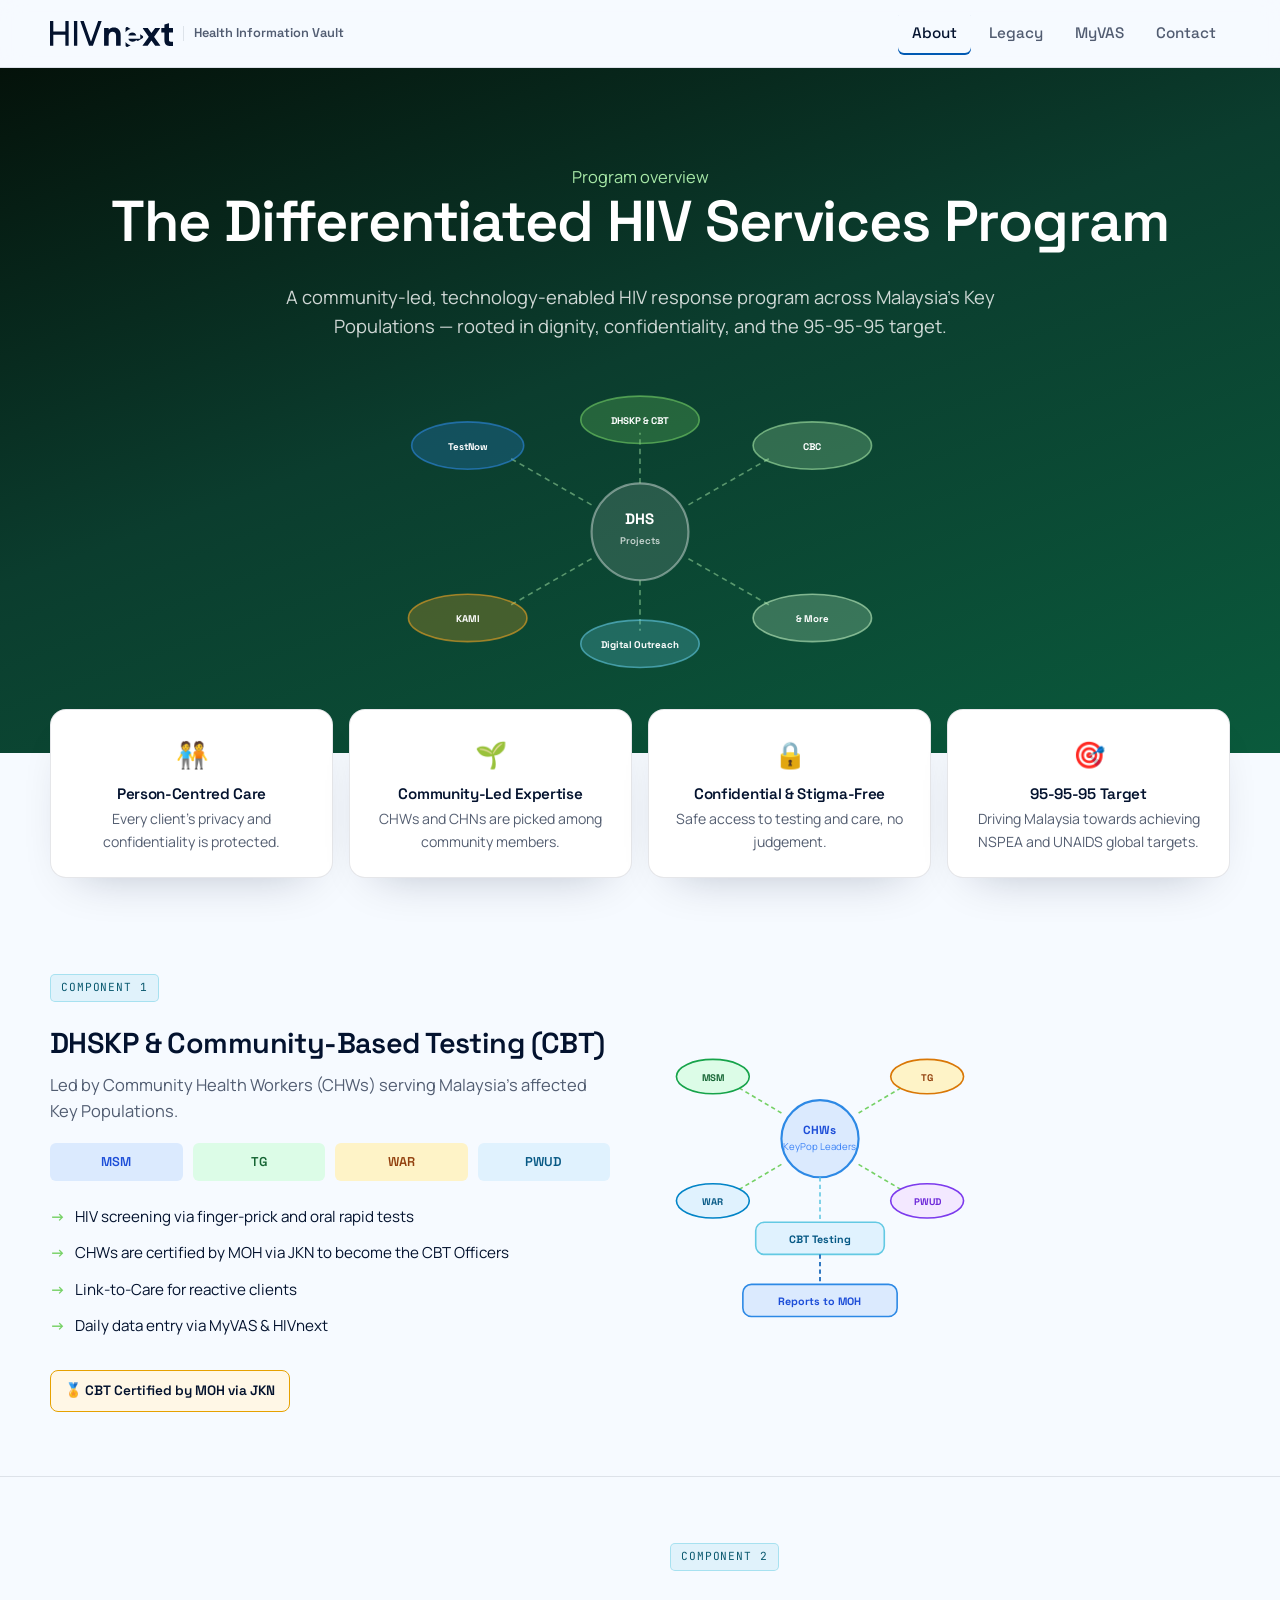
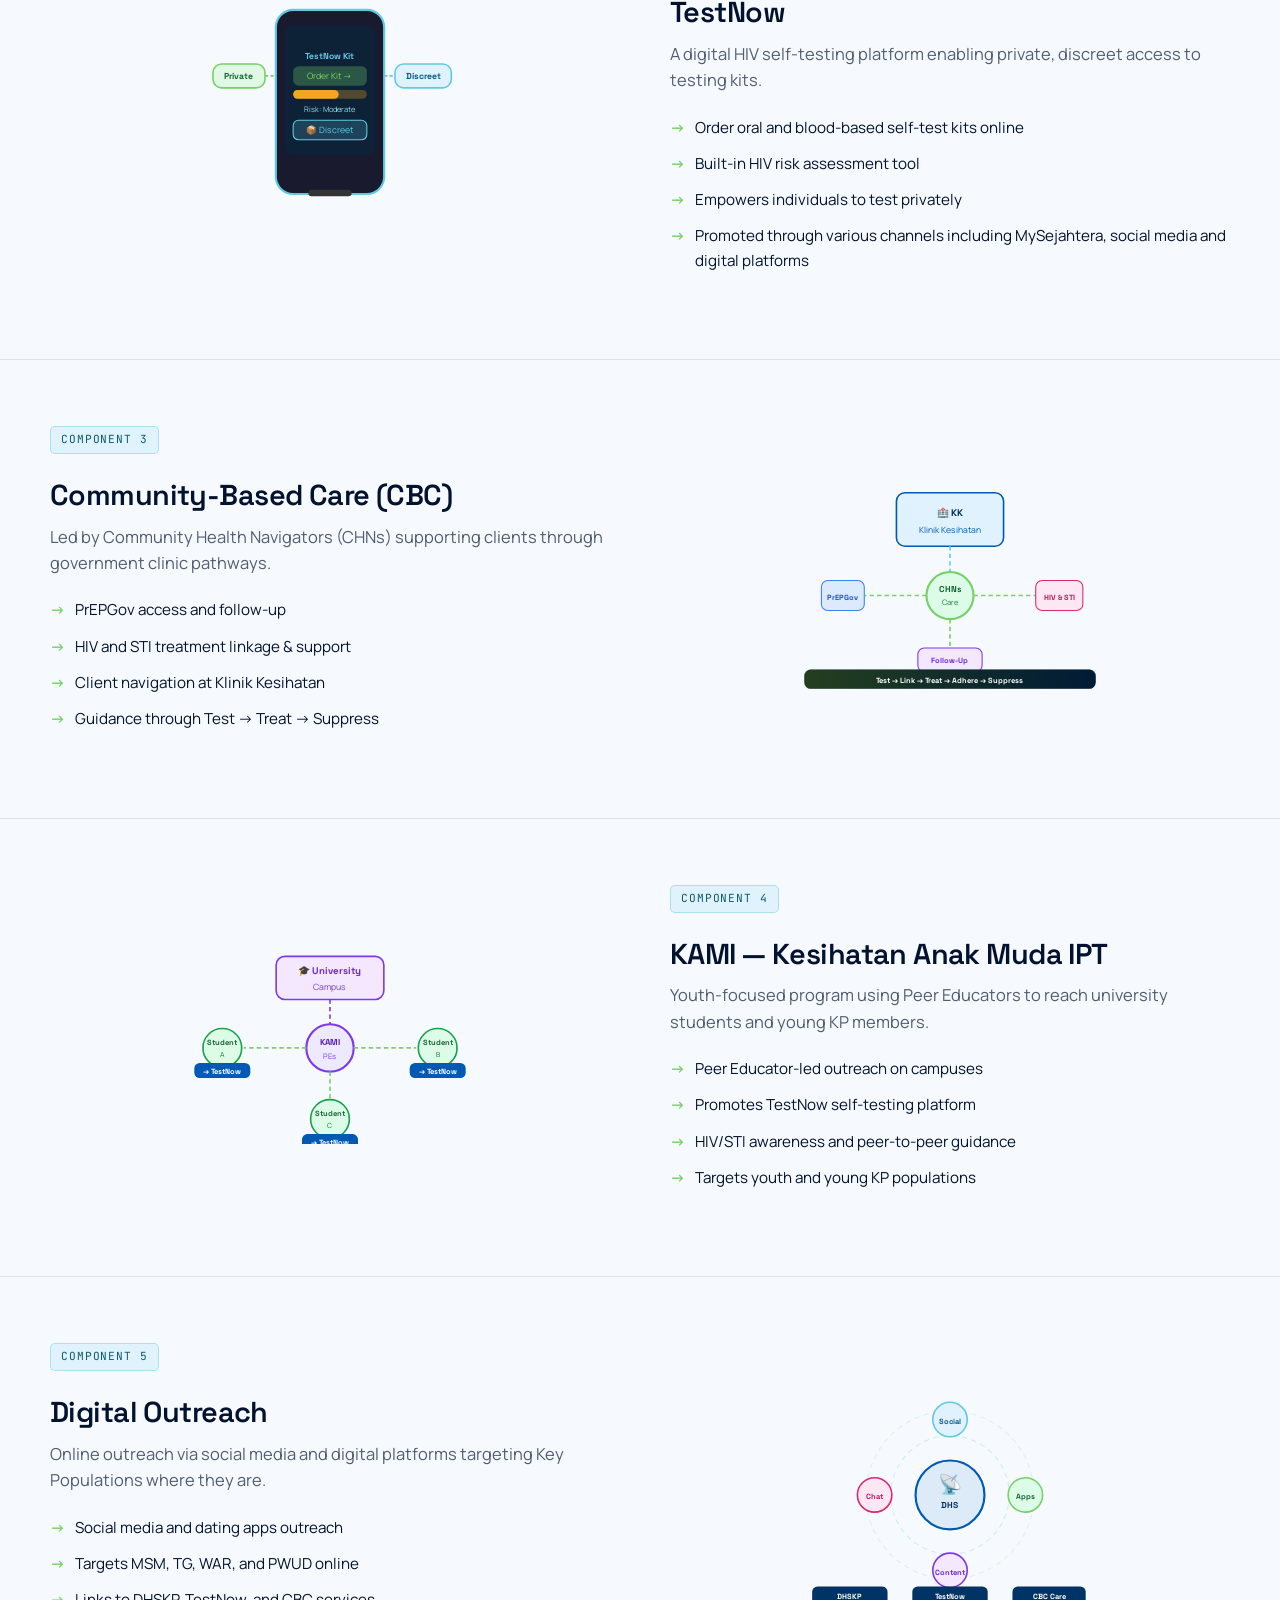
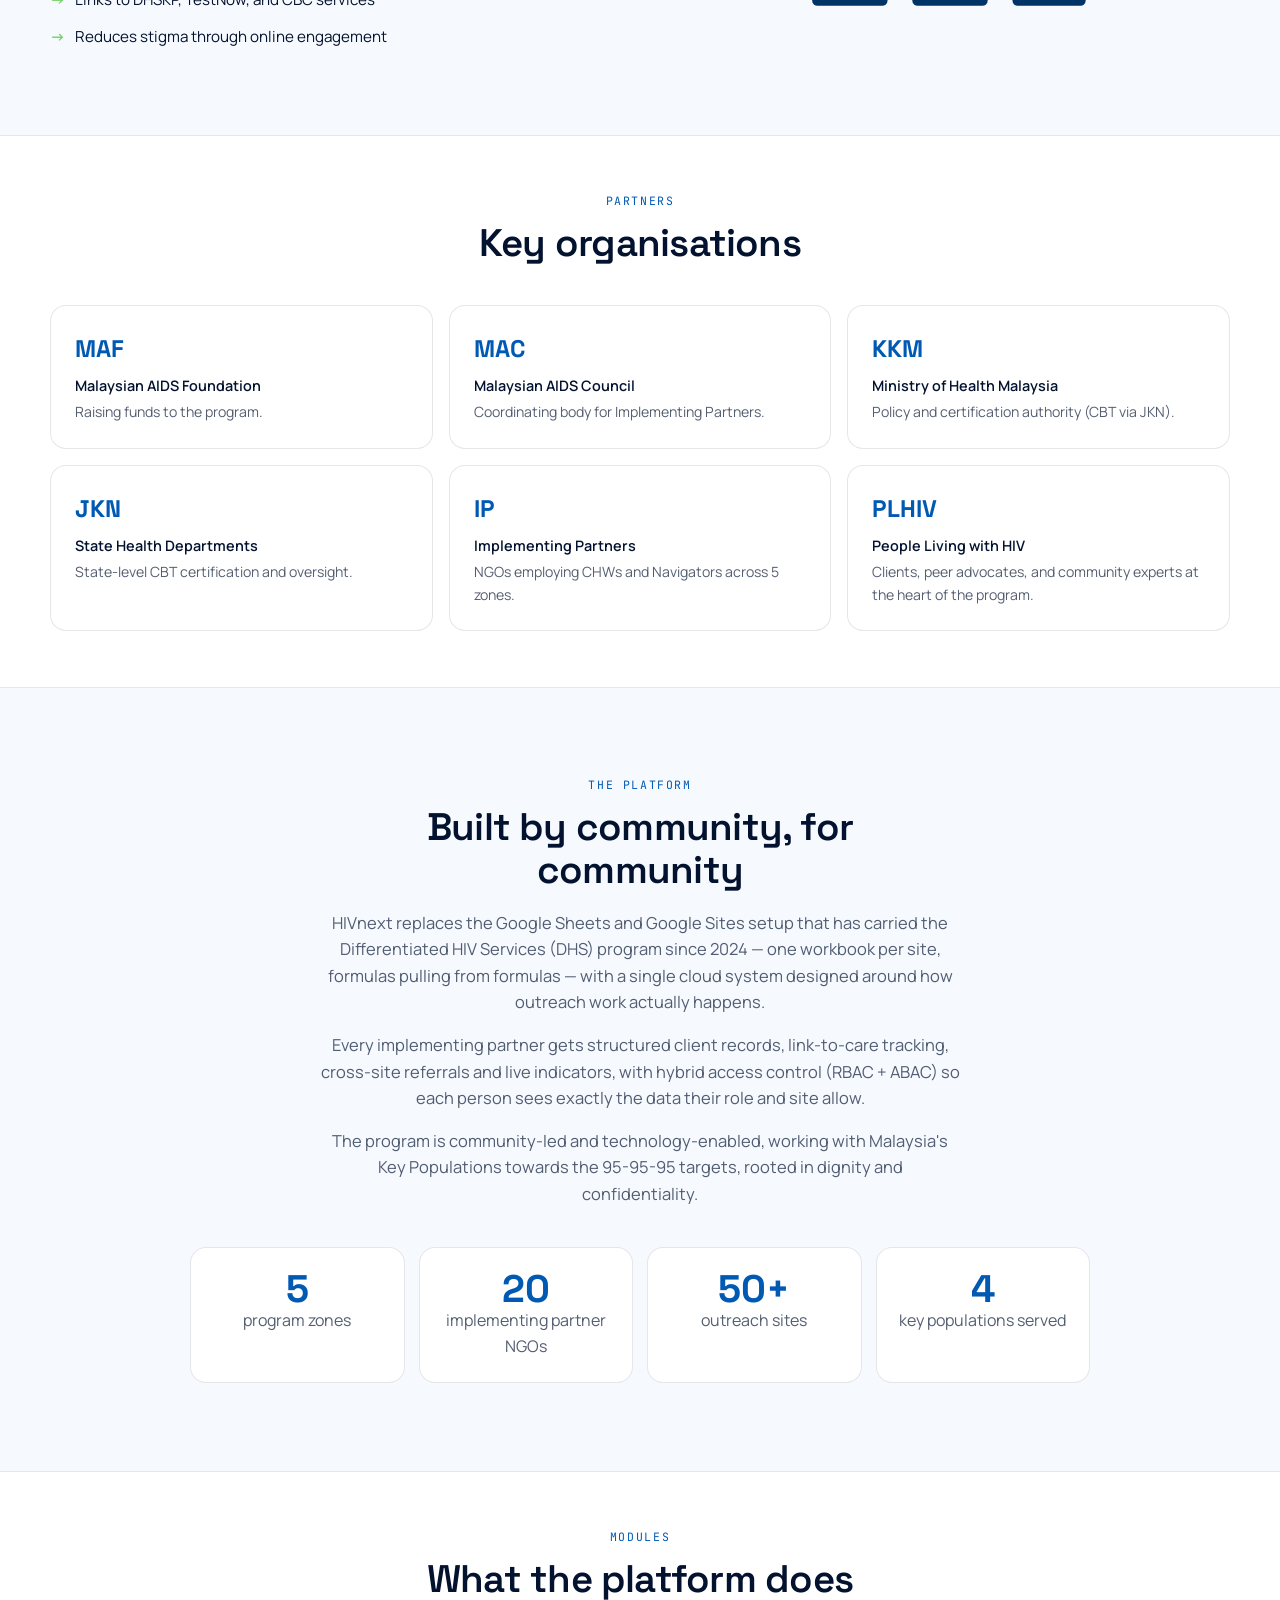
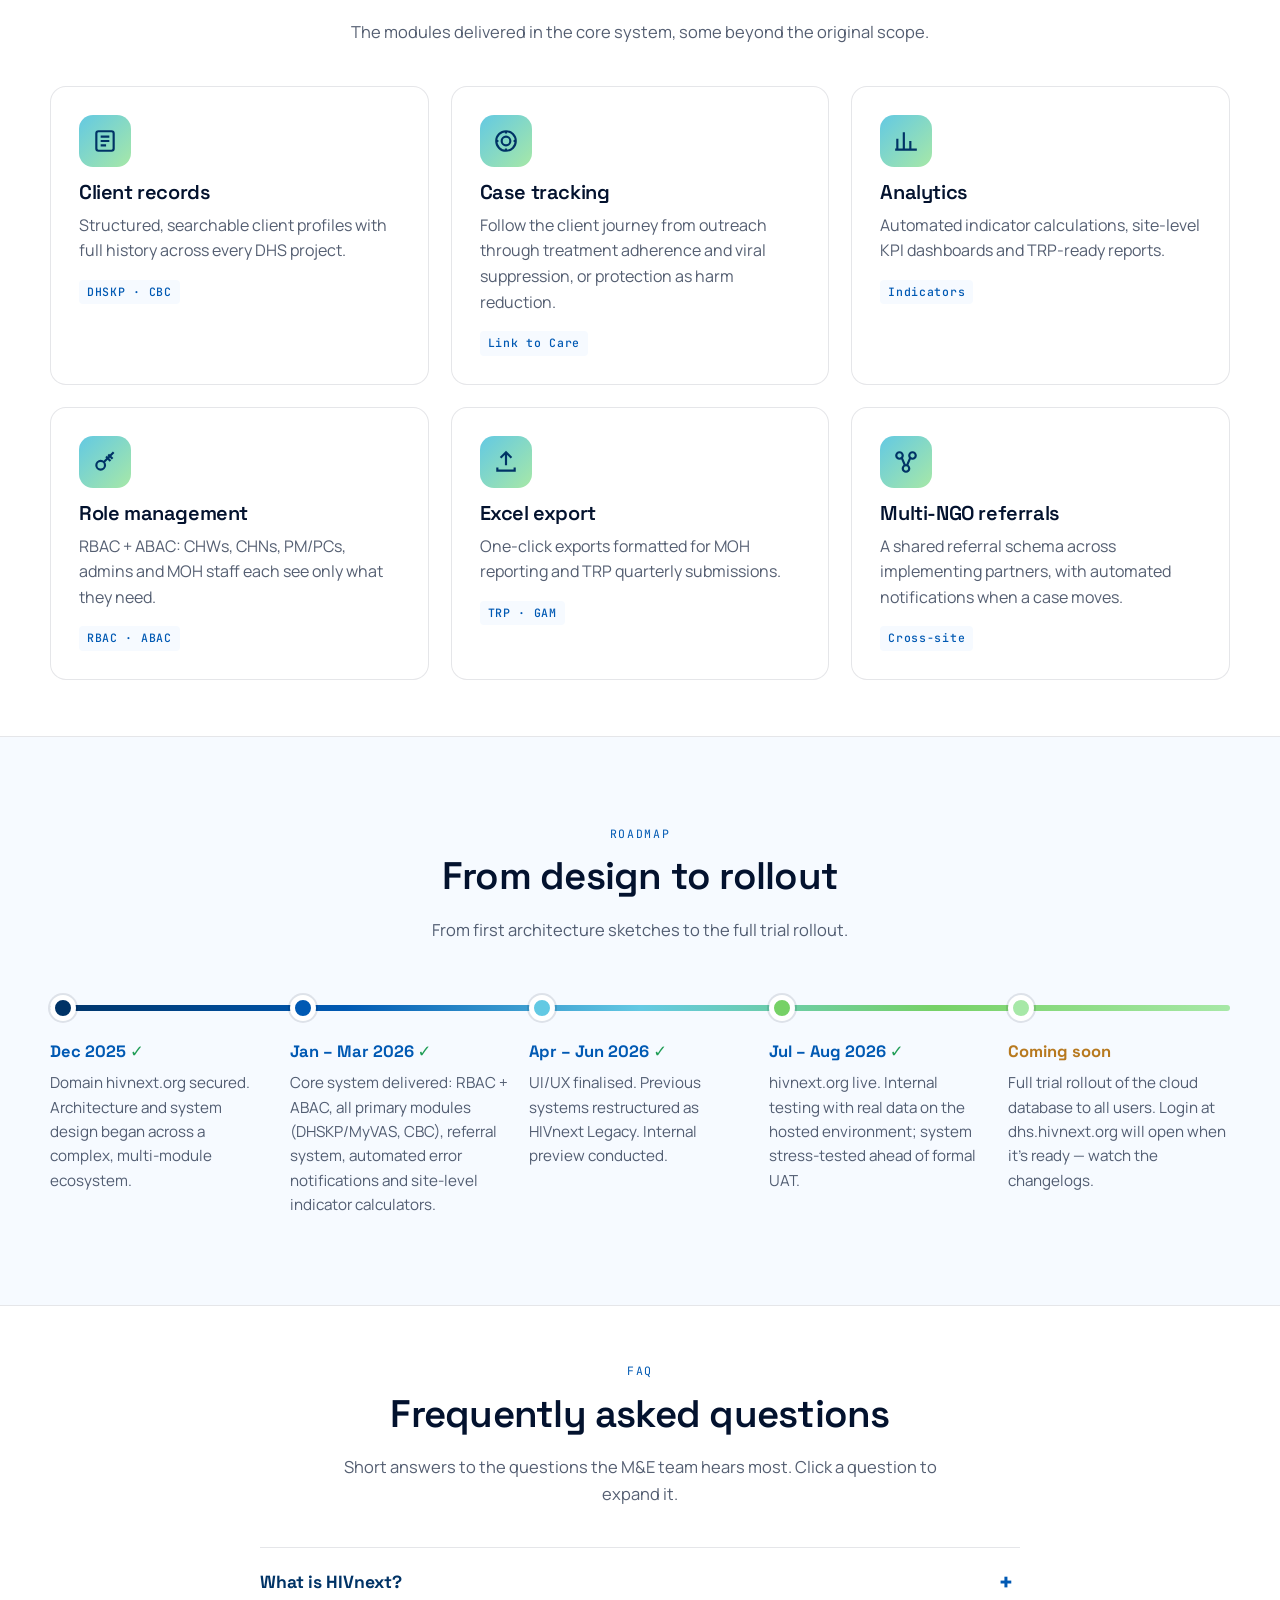
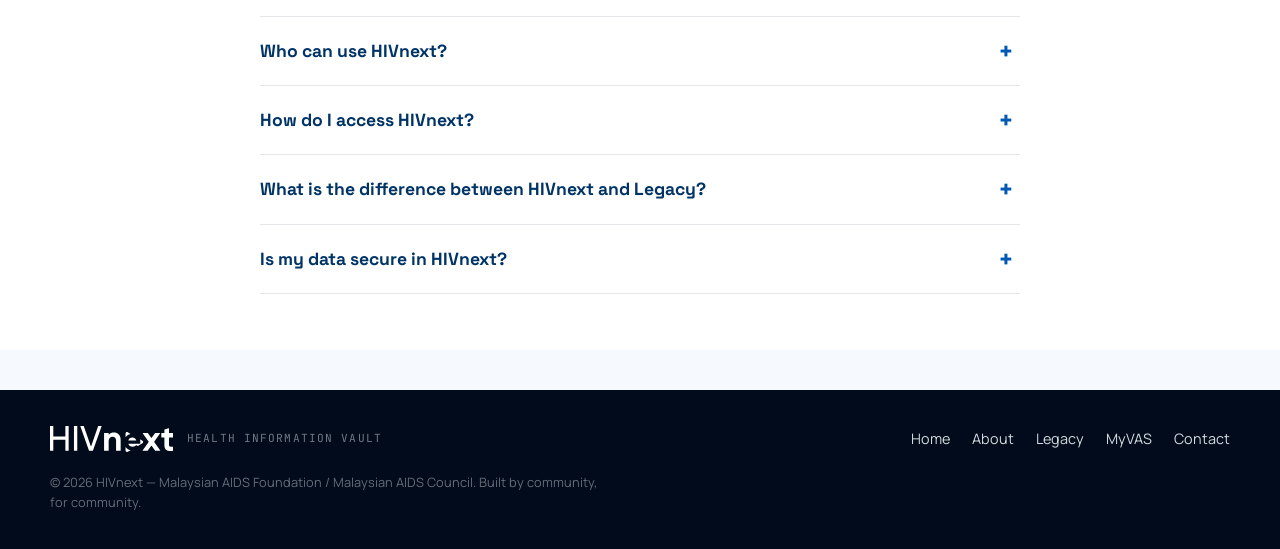
==== about/index.html @ acbff834 "Add files via upload" ====
<!doctype html>
<html lang="en">
<head>
<meta charset="utf-8">
<meta name="viewport" content="width=device-width,initial-scale=1">
<title>About HIVnext — the Differentiated HIV Services Program</title>
<meta name="description" content="The DHS program, its five components and partners, the HIVnext platform modules, the roadmap and FAQ.">
<meta name="theme-color" content="#020B1C">
<link rel="icon" href="/assets/logos/hivnext-emblem.svg" type="image/svg+xml">
<link rel="preconnect" href="https://fonts.googleapis.com"><link rel="preconnect" href="https://fonts.gstatic.com" crossorigin>
<link href="https://fonts.googleapis.com/css2?family=Space+Grotesk:wght@500;600;700&family=Manrope:wght@400;500;600;700&family=JetBrains+Mono:wght@400;500&display=swap" rel="stylesheet">
<link rel="stylesheet" href="/assets/css/style.css">

</head>
<body>
<header class="site-nav">
  <div class="wrap">
    <a class="brand" href="/"><img src="/assets/logos/wordmark-dark.svg" alt="HIVnext" width="123" height="26"><span class="brand__tag">Health Information Vault</span></a>
    <button class="nav-toggle" aria-expanded="false" aria-controls="nav-links" aria-label="Menu"><svg width="22" height="22" viewBox="0 0 24 24" fill="none" stroke="currentColor" stroke-width="2.5" stroke-linecap="round"><path d="M4 7h16M4 12h16M4 17h16"/></svg></button>
    <ul class="nav-links" id="nav-links">
      <li><a href="/about/" aria-current="page">About</a></li>
      <li><a href="/legacy/" >Legacy</a></li>
      <li><a href="/myvas/" >MyVAS</a></li>
      <li><a href="/#contact">Contact</a></li>
    </ul>
  </div>
</header>

<section class="about-hero">
  <div class="wrap">
    <span class="kicker">Program overview</span>
    <h1>The Differentiated HIV Services Program</h1>
    <p class="lede">A community-led, technology-enabled HIV response program across Malaysia's Key Populations — rooted in dignity, confidentiality, and the 95-95-95 target.</p>
    <div class="dhs-svg-wrap">
      <svg viewBox="0 0 520 280" xmlns="http://www.w3.org/2000/svg">
        <circle cx="260" cy="140" r="45" fill="rgba(255,255,255,.12)" stroke="rgba(255,255,255,.4)" stroke-width="2"/>
        <text x="260" y="133" text-anchor="middle" font-family="'Space Grotesk',sans-serif" font-weight="800" font-size="14" fill="#fff">DHS</text>
        <text x="260" y="151" text-anchor="middle" font-family="'Space Grotesk',sans-serif" font-weight="600" font-size="9" fill="rgba(255,255,255,.75)">Projects</text>
        <g stroke="rgba(167,232,167,.5)" stroke-width="1.5" stroke-dasharray="5,4">
          <line x1="260" y1="95"  x2="260" y2="48"/>
          <line x1="260" y1="185" x2="260" y2="232"/>
          <line x1="215" y1="115" x2="140" y2="72"/>
          <line x1="305" y1="115" x2="380" y2="72"/>
          <line x1="215" y1="165" x2="140" y2="208"/>
          <line x1="305" y1="165" x2="380" y2="208"/>
        </g>
        <g>
          <ellipse cx="260" cy="36"  rx="55" ry="22" fill="rgba(118,209,102,.25)" stroke="rgba(118,209,102,.6)" stroke-width="1.5"/>
          <text x="260" y="40" text-anchor="middle" font-family="'Space Grotesk',sans-serif" font-weight="700" font-size="9" fill="#fff">DHSKP & CBT</text>
          <ellipse cx="260" cy="244" rx="55" ry="22" fill="rgba(99,201,227,.25)" stroke="rgba(99,201,227,.6)" stroke-width="1.5"/>
          <text x="260" y="248" text-anchor="middle" font-family="'Space Grotesk',sans-serif" font-weight="700" font-size="9" fill="#fff">Digital Outreach</text>
          <ellipse cx="100" cy="60"  rx="52" ry="22" fill="rgba(45,137,229,.25)" stroke="rgba(45,137,229,.6)" stroke-width="1.5"/>
          <text x="100" y="64" text-anchor="middle" font-family="'Space Grotesk',sans-serif" font-weight="700" font-size="9" fill="#fff">TestNow</text>
          <ellipse cx="420" cy="60"  rx="55" ry="22" fill="rgba(167,232,167,.25)" stroke="rgba(167,232,167,.6)" stroke-width="1.5"/>
          <text x="420" y="64" text-anchor="middle" font-family="'Space Grotesk',sans-serif" font-weight="700" font-size="9" fill="#fff">CBC</text>
          <ellipse cx="100" cy="220" rx="55" ry="22" fill="rgba(244,166,35,.25)" stroke="rgba(244,166,35,.6)" stroke-width="1.5"/>
          <text x="100" y="224" text-anchor="middle" font-family="'Space Grotesk',sans-serif" font-weight="700" font-size="9" fill="#fff">KAMI</text>
          <ellipse cx="420" cy="220" rx="55" ry="22" fill="rgba(194,240,194,.25)" stroke="rgba(194,240,194,.6)" stroke-width="1.5"/>
          <text x="420" y="224" text-anchor="middle" font-family="'Space Grotesk',sans-serif" font-weight="700" font-size="9" fill="#fff">&amp; More</text>
        </g>
      </svg>
    </div>
  </div>
</section>
<section style="padding:0 0 30px"><div class="wrap"><div class="intro-cards">
    <div class="intro-card"><div class="ic-icon">🧑‍🤝‍🧑</div><h4>Person-Centred Care</h4><p>Every client's privacy and confidentiality is protected.</p></div>
    <div class="intro-card"><div class="ic-icon">🌱</div><h4>Community-Led Expertise</h4><p>CHWs and CHNs are picked among community members.</p></div>
    <div class="intro-card"><div class="ic-icon">🔒</div><h4>Confidential & Stigma-Free</h4><p>Safe access to testing and care, no judgement.</p></div>
    <div class="intro-card"><div class="ic-icon">🎯</div><h4>95-95-95 Target</h4><p>Driving Malaysia towards achieving NSPEA and UNAIDS global targets.</p></div>
  </div></div></section>

<section class="component-section"><div class="wrap"><div class="comp-grid">
      <div>
        <span class="tag-badge">Component 1</span>
        <h2 style="font-family:'Space Grotesk',sans-serif;font-size:1.8rem;color:var(--ink);margin:12px 0">DHSKP & Community-Based Testing (CBT)</h2>
        <p style="color:var(--ink-2);margin-bottom:16px">Led by Community Health Workers (CHWs) serving Malaysia's affected Key Populations.</p>
        <div class="kp-pills">
          <div class="kp-pill" style="background:#dbeafe;color:#1d4ed8">MSM</div>
          <div class="kp-pill" style="background:#dcfce7;color:#166534">TG</div>
          <div class="kp-pill" style="background:#fef3c7;color:#92400e">WAR</div>
          <div class="kp-pill" style="background:#e0f2fe;color:#075985">PWUD</div>
        </div>
        <ul class="bullet-list">
          <li>HIV screening via finger-prick and oral rapid tests</li>
          <li>CHWs are certified by MOH via JKN to become the CBT Officers</li>
          <li>Link-to-Care for reactive clients</li>
          <li>Daily data entry via MyVAS & HIVnext</li>
        </ul>
        <div class="cert-badge">🏅 CBT Certified by MOH via JKN</div>
      </div>
      <div>
        <svg viewBox="0 0 280 260" xmlns="http://www.w3.org/2000/svg" style="width:100%;max-width:300px">
          <circle cx="140" cy="80" r="36" fill="#dbeafe" stroke="#2D89E5" stroke-width="2"/>
          <text x="140" y="76" text-anchor="middle" font-family="'Space Grotesk',sans-serif" font-weight="700" font-size="11" fill="#1d4ed8">CHWs</text>
          <text x="140" y="91" text-anchor="middle" font-family="Manrope,sans-serif" font-size="9" fill="#3b82f6">KeyPop Leaders</text>
          <g stroke="#76D166" stroke-width="1.5" stroke-dasharray="4,3">
            <line x1="104" y1="56" x2="60"  y2="30"/>
            <line x1="176" y1="56" x2="220" y2="30"/>
            <line x1="104" y1="104" x2="60"  y2="130"/>
            <line x1="176" y1="104" x2="220" y2="130"/>
          </g>
          <ellipse cx="40"  cy="22"  rx="34" ry="16" fill="#dcfce7" stroke="#16a34a" stroke-width="1.5"/>
          <text x="40"  y="26" text-anchor="middle" font-family="'Space Grotesk',sans-serif" font-weight="700" font-size="9" fill="#166534">MSM</text>
          <ellipse cx="240" cy="22"  rx="34" ry="16" fill="#fef3c7" stroke="#d97706" stroke-width="1.5"/>
          <text x="240" y="26" text-anchor="middle" font-family="'Space Grotesk',sans-serif" font-weight="700" font-size="9" fill="#92400e">TG</text>
          <ellipse cx="40"  cy="138" rx="34" ry="16" fill="#e0f2fe" stroke="#0284c7" stroke-width="1.5"/>
          <text x="40"  y="142" text-anchor="middle" font-family="'Space Grotesk',sans-serif" font-weight="700" font-size="9" fill="#075985">WAR</text>
          <ellipse cx="240" cy="138" rx="34" ry="16" fill="#f3e8ff" stroke="#7c3aed" stroke-width="1.5"/>
          <text x="240" y="142" text-anchor="middle" font-family="'Space Grotesk',sans-serif" font-weight="700" font-size="9" fill="#6d28d9">PWUD</text>
          <line x1="140" y1="116" x2="140" y2="158" stroke="#63C9E3" stroke-width="1.5" stroke-dasharray="4,3"/>
          <rect x="80" y="158" width="120" height="30" rx="8" fill="#e0f2fe" stroke="#63C9E3" stroke-width="1.5"/>
          <text x="140" y="177" text-anchor="middle" font-family="'Space Grotesk',sans-serif" font-weight="700" font-size="10" fill="#075985">CBT Testing</text>
          <line x1="140" y1="188" x2="140" y2="216" stroke="#0059B3" stroke-width="1.5" stroke-dasharray="4,3"/>
          <rect x="68" y="216" width="144" height="30" rx="8" fill="#dbeafe" stroke="#2D89E5" stroke-width="1.5"/>
          <text x="140" y="235" text-anchor="middle" font-family="'Space Grotesk',sans-serif" font-weight="700" font-size="10" fill="#1d4ed8">Reports to MOH</text>
        </svg>
      </div>
    </div></div></section>
<section class="component-section"><div class="wrap"><div class="comp-grid reverse">
      <div>
        <span class="tag-badge">Component 2</span>
        <h2 style="font-family:'Space Grotesk',sans-serif;font-size:1.8rem;color:var(--ink);margin:12px 0">TestNow</h2>
        <p style="color:var(--ink-2);margin-bottom:16px">A digital HIV self-testing platform enabling private, discreet access to testing kits.</p>
        <ul class="bullet-list">
          <li>Order oral and blood-based self-test kits online</li>
          <li>Built-in HIV risk assessment tool</li>
          <li>Empowers individuals to test privately</li>
          <li>Promoted through various channels including MySejahtera, social media and digital platforms</li>
        </ul>
      </div>
      <div style="display:flex;justify-content:center">
        <svg viewBox="0 0 240 220" xmlns="http://www.w3.org/2000/svg" style="width:100%;max-width:260px">
          <rect x="70" y="10" width="100" height="170" rx="16" fill="#1a1a2e" stroke="#63C9E3" stroke-width="2"/>
          <rect x="78" y="24" width="84" height="120" rx="8" fill="#0d2137"/>
          <rect x="100" y="176" width="40" height="6" rx="3" fill="#333"/>
          <text x="120" y="55" text-anchor="middle" font-family="'Space Grotesk',sans-serif" font-weight="700" font-size="8" fill="#63C9E3">TestNow Kit</text>
          <rect x="86" y="62" width="68" height="18" rx="5" fill="#76D166" opacity=".3"/>
          <text x="120" y="74" text-anchor="middle" font-family="Manrope,sans-serif" font-size="8" fill="#76D166">Order Kit →</text>
          <rect x="86" y="84" width="68" height="8" rx="4" fill="rgba(244,166,35,.3)"/>
          <rect x="86" y="84" width="42" height="8" rx="4" fill="#F4A623"/>
          <text x="120" y="104" text-anchor="middle" font-family="Manrope,sans-serif" font-size="7" fill="#8DE0F2">Risk: Moderate</text>
          <rect x="86" y="112" width="68" height="18" rx="5" fill="rgba(99,201,227,.2)" stroke="#63C9E3" stroke-width="1"/>
          <text x="120" y="124" text-anchor="middle" font-family="Manrope,sans-serif" font-size="8" fill="#63C9E3">📦 Discreet</text>
          <rect x="12"  y="60" width="48" height="22" rx="8" fill="#e0f9e4" stroke="#76D166" stroke-width="1.5"/>
          <text x="36"  y="74" text-anchor="middle" font-family="'Space Grotesk',sans-serif" font-weight="700" font-size="8" fill="#166534">Private</text>
          <rect x="180" y="60" width="52" height="22" rx="8" fill="#e0f2fe" stroke="#63C9E3" stroke-width="1.5"/>
          <text x="206" y="74" text-anchor="middle" font-family="'Space Grotesk',sans-serif" font-weight="700" font-size="8" fill="#075985">Discreet</text>
          <line x1="60" y1="71" x2="70" y2="71" stroke="#76D166" stroke-width="1.5" stroke-dasharray="3,2"/>
          <line x1="170" y1="71" x2="180" y2="71" stroke="#63C9E3" stroke-width="1.5" stroke-dasharray="3,2"/>
        </svg>
      </div>
    </div></div></section>
<section class="component-section"><div class="wrap"><div class="comp-grid">
      <div>
        <span class="tag-badge">Component 3</span>
        <h2 style="font-family:'Space Grotesk',sans-serif;font-size:1.8rem;color:var(--ink);margin:12px 0">Community-Based Care (CBC)</h2>
        <p style="color:var(--ink-2);margin-bottom:16px">Led by Community Health Navigators (CHNs) supporting clients through government clinic pathways.</p>
        <ul class="bullet-list">
          <li>PrEPGov access and follow-up</li>
          <li>HIV and STI treatment linkage & support</li>
          <li>Client navigation at Klinik Kesihatan</li>
          <li>Guidance through Test → Treat → Suppress</li>
        </ul>
      </div>
      <div style="display:flex;justify-content:center">
        <svg viewBox="0 0 280 200" xmlns="http://www.w3.org/2000/svg" style="width:100%;max-width:300px">
          <rect x="90" y="10" width="100" height="50" rx="8" fill="#e0f2fe" stroke="#0059B3" stroke-width="1.5"/>
          <text x="140" y="32" text-anchor="middle" font-family="'Space Grotesk',sans-serif" font-weight="700" font-size="9" fill="#003366">🏥 KK</text>
          <text x="140" y="48" text-anchor="middle" font-family="Manrope,sans-serif" font-size="8" fill="#0059B3">Klinik Kesihatan</text>
          <line x1="140" y1="60" x2="140" y2="90" stroke="#63C9E3" stroke-width="1.5" stroke-dasharray="4,3"/>
          <circle cx="140" cy="106" r="22" fill="#dcfce7" stroke="#76D166" stroke-width="2"/>
          <text x="140" y="103" text-anchor="middle" font-family="'Space Grotesk',sans-serif" font-weight="700" font-size="8" fill="#166534">CHNs</text>
          <text x="140" y="115" text-anchor="middle" font-family="Manrope,sans-serif" font-size="7" fill="#15803d">Care</text>
          <line x1="118" y1="106" x2="60"  y2="106" stroke="#76D166" stroke-width="1.5" stroke-dasharray="4,3"/>
          <line x1="162" y1="106" x2="220" y2="106" stroke="#76D166" stroke-width="1.5" stroke-dasharray="4,3"/>
          <line x1="140" y1="128" x2="140" y2="155" stroke="#76D166" stroke-width="1.5" stroke-dasharray="4,3"/>
          <rect x="20"  y="92" width="40" height="28" rx="6" fill="#dbeafe" stroke="#3b82f6" stroke-width="1"/>
          <text x="40"  y="110" text-anchor="middle" font-family="'Space Grotesk',sans-serif" font-weight="700" font-size="7" fill="#1d4ed8">PrEPGov</text>
          <rect x="220" y="92" width="44" height="28" rx="6" fill="#fce7f3" stroke="#db2777" stroke-width="1"/>
          <text x="242" y="110" text-anchor="middle" font-family="'Space Grotesk',sans-serif" font-weight="700" font-size="7" fill="#be185d">HIV & STI</text>
          <rect x="110" y="155" width="60" height="22" rx="6" fill="#f3e8ff" stroke="#7c3aed" stroke-width="1"/>
          <text x="140" y="169" text-anchor="middle" font-family="'Space Grotesk',sans-serif" font-weight="700" font-size="7" fill="#6d28d9">Follow-Up</text>
          <rect x="4" y="175" width="272" height="18" rx="6" fill="linear-gradient(to right,#76D166,#0059B3)"/>
          <rect x="4" y="175" width="272" height="18" rx="6" fill="url(#jbar)" stroke="none"/>
          <defs><linearGradient id="jbar"><stop offset="0%" stop-color="#76D166" stop-opacity=".3"/><stop offset="100%" stop-color="#0059B3" stop-opacity=".3"/></linearGradient></defs>
          <text x="140" y="188" text-anchor="middle" font-family="'Space Grotesk',sans-serif" font-weight="700" font-size="7" fill="#ffffff">Test → Link → Treat → Adhere → Suppress</text>
        </svg>
      </div>
    </div></div></section>
<section class="component-section"><div class="wrap"><div class="comp-grid reverse">
      <div>
        <span class="tag-badge">Component 4</span>
        <h2 style="font-family:'Space Grotesk',sans-serif;font-size:1.8rem;color:var(--ink);margin:12px 0">KAMI — Kesihatan Anak Muda IPT</h2>
        <p style="color:var(--ink-2);margin-bottom:16px">Youth-focused program using Peer Educators to reach university students and young KP members.</p>
        <ul class="bullet-list">
          <li>Peer Educator-led outreach on campuses</li>
          <li>Promotes TestNow self-testing platform</li>
          <li>HIV/STI awareness and peer-to-peer guidance</li>
          <li>Targets youth and young KP populations</li>
        </ul>
      </div>
      <div style="display:flex;justify-content:center">
        <svg viewBox="0 0 260 180" xmlns="http://www.w3.org/2000/svg" style="width:100%;max-width:280px">
          <rect x="80" y="5" width="100" height="40" rx="8" fill="#f3e8ff" stroke="#7c3aed" stroke-width="1.5"/>
          <text x="130" y="21" text-anchor="middle" font-family="'Space Grotesk',sans-serif" font-weight="700" font-size="9" fill="#6d28d9">🎓 University</text>
          <text x="130" y="36" text-anchor="middle" font-family="Manrope,sans-serif" font-size="8" fill="#7c3aed">Campus</text>
          <line x1="130" y1="45" x2="130" y2="75" stroke="#7c3aed" stroke-width="1.5" stroke-dasharray="4,3"/>
          <circle cx="130" cy="90" r="22" fill="#ede9fe" stroke="#7c3aed" stroke-width="2"/>
          <text x="130" y="87" text-anchor="middle" font-family="'Space Grotesk',sans-serif" font-weight="700" font-size="8" fill="#5b21b6">KAMI</text>
          <text x="130" y="100" text-anchor="middle" font-family="Manrope,sans-serif" font-size="7" fill="#7c3aed">PEs</text>
          <g stroke="#76D166" stroke-width="1.5" stroke-dasharray="4,3">
            <line x1="108" y1="90" x2="50" y2="90"/>
            <line x1="152" y1="90" x2="210" y2="90"/>
            <line x1="130" y1="112" x2="130" y2="140"/>
          </g>
          <circle cx="30" cy="90" r="18" fill="#dcfce7" stroke="#16a34a" stroke-width="1.5"/>
          <text x="30" y="87" text-anchor="middle" font-family="'Space Grotesk',sans-serif" font-weight="700" font-size="7" fill="#166534">Student</text>
          <text x="30" y="98" text-anchor="middle" font-family="Manrope,sans-serif" font-size="6.5" fill="#15803d">A</text>
          <circle cx="230" cy="90" r="18" fill="#dcfce7" stroke="#16a34a" stroke-width="1.5"/>
          <text x="230" y="87" text-anchor="middle" font-family="'Space Grotesk',sans-serif" font-weight="700" font-size="7" fill="#166534">Student</text>
          <text x="230" y="98" text-anchor="middle" font-family="Manrope,sans-serif" font-size="6.5" fill="#15803d">B</text>
          <circle cx="130" cy="156" r="18" fill="#dcfce7" stroke="#16a34a" stroke-width="1.5"/>
          <text x="130" y="153" text-anchor="middle" font-family="'Space Grotesk',sans-serif" font-weight="700" font-size="7" fill="#166534">Student</text>
          <text x="130" y="164" text-anchor="middle" font-family="Manrope,sans-serif" font-size="6.5" fill="#15803d">C</text>
          <rect x="4"   y="104" width="52" height="14" rx="5" fill="#0059B3"/>
          <text x="30"  y="114" text-anchor="middle" font-family="'Space Grotesk',sans-serif" font-weight="700" font-size="7" fill="#fff">→ TestNow</text>
          <rect x="204" y="104" width="52" height="14" rx="5" fill="#0059B3"/>
          <text x="230" y="114" text-anchor="middle" font-family="'Space Grotesk',sans-serif" font-weight="700" font-size="7" fill="#fff">→ TestNow</text>
          <rect x="104" y="170" width="52" height="14" rx="5" fill="#0059B3"/>
          <text x="130" y="180" text-anchor="middle" font-family="'Space Grotesk',sans-serif" font-weight="700" font-size="7" fill="#fff">→ TestNow</text>
        </svg>
      </div>
    </div></div></section>
<section class="component-section"><div class="wrap"><div class="comp-grid">
      <div>
        <span class="tag-badge">Component 5</span>
        <h2 style="font-family:'Space Grotesk',sans-serif;font-size:1.8rem;color:var(--ink);margin:12px 0">Digital Outreach</h2>
        <p style="color:var(--ink-2);margin-bottom:16px">Online outreach via social media and digital platforms targeting Key Populations where they are.</p>
        <ul class="bullet-list">
          <li>Social media and dating apps outreach</li>
          <li>Targets MSM, TG, WAR, and PWUD online</li>
          <li>Links to DHSKP, TestNow, and CBC services</li>
          <li>Reduces stigma through online engagement</li>
        </ul>
      </div>
      <div style="display:flex;justify-content:center">
        <svg viewBox="0 0 260 200" xmlns="http://www.w3.org/2000/svg" style="width:100%;max-width:280px">
          <circle cx="130" cy="90" r="32" fill="rgba(0,89,179,.1)" stroke="#0059B3" stroke-width="2"/>
          <text x="130" y="86" text-anchor="middle" font-family="'Space Grotesk',sans-serif" font-weight="800" font-size="18" fill="#003366">📡</text>
          <text x="130" y="102" text-anchor="middle" font-family="'Space Grotesk',sans-serif" font-weight="700" font-size="8" fill="#003366">DHS</text>
          <circle cx="130" cy="90" r="55" fill="none" stroke="rgba(99,201,227,.3)" stroke-width="1" stroke-dasharray="5,4"/>
          <circle cx="130" cy="90" r="78" fill="none" stroke="rgba(118,209,102,.2)" stroke-width="1" stroke-dasharray="5,4"/>
          <g>
            <circle cx="130" cy="20" r="16" fill="#e0f2fe" stroke="#63C9E3" stroke-width="1.5"/>
            <text x="130" y="24" text-anchor="middle" font-family="'Space Grotesk',sans-serif" font-weight="700" font-size="7" fill="#075985">Social</text>
            <circle cx="200" cy="90" r="16" fill="#dcfce7" stroke="#76D166" stroke-width="1.5"/>
            <text x="200" y="94" text-anchor="middle" font-family="'Space Grotesk',sans-serif" font-weight="700" font-size="7" fill="#166534">Apps</text>
            <circle cx="60"  cy="90" r="16" fill="#fce7f3" stroke="#db2777" stroke-width="1.5"/>
            <text x="60"  y="94" text-anchor="middle" font-family="'Space Grotesk',sans-serif" font-weight="700" font-size="7" fill="#be185d">Chat</text>
            <circle cx="130" cy="160" r="16" fill="#f3e8ff" stroke="#7c3aed" stroke-width="1.5"/>
            <text x="130" y="164" text-anchor="middle" font-family="'Space Grotesk',sans-serif" font-weight="700" font-size="7" fill="#6d28d9">Content</text>
          </g>
          <rect x="2"   y="175" width="70" height="18" rx="5" fill="#003366"/>
          <text x="37"  y="187" text-anchor="middle" font-family="'Space Grotesk',sans-serif" font-weight="700" font-size="7" fill="#fff">DHSKP</text>
          <rect x="95"  y="175" width="70" height="18" rx="5" fill="#003366"/>
          <text x="130" y="187" text-anchor="middle" font-family="'Space Grotesk',sans-serif" font-weight="700" font-size="7" fill="#fff">TestNow</text>
          <rect x="188" y="175" width="68" height="18" rx="5" fill="#003366"/>
          <text x="222" y="187" text-anchor="middle" font-family="'Space Grotesk',sans-serif" font-weight="700" font-size="7" fill="#fff">CBC Care</text>
        </svg>
      </div>
    </div></div></section>

<section class="section section--tight" style="background:#fff;border-block:1px solid var(--line)">
  <div class="wrap">
    <div class="section-head"><span class="eyebrow">Partners</span><h2>Key organisations</h2></div>
    <div class="orgs-grid">
      <div class="org-card"><div class="org-abbr">MAF</div><div class="org-name">Malaysian AIDS Foundation</div><div class="org-desc">Raising funds to the program.</div></div>
      <div class="org-card"><div class="org-abbr">MAC</div><div class="org-name">Malaysian AIDS Council</div><div class="org-desc">Coordinating body for Implementing Partners.</div></div>
      <div class="org-card"><div class="org-abbr">KKM</div><div class="org-name">Ministry of Health Malaysia</div><div class="org-desc">Policy and certification authority (CBT via JKN).</div></div>
      <div class="org-card"><div class="org-abbr">JKN</div><div class="org-name">State Health Departments</div><div class="org-desc">State-level CBT certification and oversight.</div></div>
      <div class="org-card"><div class="org-abbr">IP</div><div class="org-name">Implementing Partners</div><div class="org-desc">NGOs employing CHWs and Navigators across 5 zones.</div></div>
      <div class="org-card"><div class="org-abbr">PLHIV</div><div class="org-name">People Living with HIV</div><div class="org-desc">Clients, peer advocates, and community experts at the heart of the program.</div></div>
    </div>
  </div>
</section>

<section class="section">
  <div class="wrap" style="text-align:center">
    <div class="section-head">
      <span class="eyebrow">The platform</span><h2>Built by community, for community</h2>
      <p>HIVnext replaces the Google Sheets and Google Sites setup that has carried the Differentiated HIV Services (DHS) program since 2024 — one workbook per site, formulas pulling from formulas — with a single cloud system designed around how outreach work actually happens.</p>
      <p>Every implementing partner gets structured client records, link-to-care tracking, cross-site referrals and live indicators, with hybrid access control (RBAC + ABAC) so each person sees exactly the data their role and site allow.</p>
      <p style="margin:0 auto">The program is community-led and technology-enabled, working with Malaysia's Key Populations towards the 95-95-95 targets, rooted in dignity and confidentiality.</p>
    </div>
    <div class="grid" style="grid-template-columns:repeat(4,1fr);gap:14px;max-width:900px;margin:0 auto">
      <div class="card" style="padding:22px"><div style="font-family:var(--font-display);font-size:2.4rem;font-weight:700;color:var(--blue);line-height:1">5</div><p>program zones</p></div>
      <div class="card" style="padding:22px"><div style="font-family:var(--font-display);font-size:2.4rem;font-weight:700;color:var(--blue);line-height:1">20</div><p>implementing partner NGOs</p></div>
      <div class="card" style="padding:22px"><div style="font-family:var(--font-display);font-size:2.4rem;font-weight:700;color:var(--blue);line-height:1">50+</div><p>outreach sites</p></div>
      <div class="card" style="padding:22px"><div style="font-family:var(--font-display);font-size:2.4rem;font-weight:700;color:var(--blue);line-height:1">4</div><p>key populations served</p></div>
    </div>
  </div>
</section>

<section class="section section--tight" style="background:#fff;border-block:1px solid var(--line)">
  <div class="wrap">
    <div class="section-head"><span class="eyebrow">Modules</span><h2>What the platform does</h2><p>The modules delivered in the core system, some beyond the original scope.</p></div>
    <div class="grid grid--3">
      <div class="card"><div class="card__icon"><svg viewBox="0 0 24 24" fill="none" stroke="currentColor" stroke-width="2"><rect x="4" y="3" width="16" height="18" rx="2"/><path d="M8 8h8M8 12h8M8 16h5"/></svg></div><h3>Client records</h3><p>Structured, searchable client profiles with full history across every DHS project.</p><span class="tag">DHSKP · CBC</span></div>
      <div class="card"><div class="card__icon"><svg viewBox="0 0 24 24" fill="none" stroke="currentColor" stroke-width="2"><circle cx="12" cy="12" r="9"/><circle cx="12" cy="12" r="4"/><path d="M12 3v2M12 19v2M3 12h2M19 12h2"/></svg></div><h3>Case tracking</h3><p>Follow the client journey from outreach through treatment adherence and viral suppression, or protection as harm reduction.</p><span class="tag">Link to Care</span></div>
      <div class="card"><div class="card__icon"><svg viewBox="0 0 24 24" fill="none" stroke="currentColor" stroke-width="2"><path d="M4 20V10M10 20V4M16 20v-8M22 20H2"/></svg></div><h3>Analytics</h3><p>Automated indicator calculations, site-level KPI dashboards and TRP-ready reports.</p><span class="tag">Indicators</span></div>
      <div class="card"><div class="card__icon"><svg viewBox="0 0 24 24" fill="none" stroke="currentColor" stroke-width="2"><circle cx="8" cy="15" r="4"/><path d="M11 12l9-9M15 5l4 4M13 7l4 4"/></svg></div><h3>Role management</h3><p>RBAC + ABAC: CHWs, CHNs, PM/PCs, admins and MOH staff each see only what they need.</p><span class="tag">RBAC · ABAC</span></div>
      <div class="card"><div class="card__icon"><svg viewBox="0 0 24 24" fill="none" stroke="currentColor" stroke-width="2"><path d="M12 3v12M7 8l5-5 5 5M4 17v3h16v-3"/></svg></div><h3>Excel export</h3><p>One-click exports formatted for MOH reporting and TRP quarterly submissions.</p><span class="tag">TRP · GAM</span></div>
      <div class="card"><div class="card__icon"><svg viewBox="0 0 24 24" fill="none" stroke="currentColor" stroke-width="2"><circle cx="6" cy="6" r="3"/><circle cx="18" cy="6" r="3"/><circle cx="12" cy="18" r="3"/><path d="M8 8l3 7M16 8l-3 7"/></svg></div><h3>Multi-NGO referrals</h3><p>A shared referral schema across implementing partners, with automated notifications when a case moves.</p><span class="tag">Cross-site</span></div>
    </div>
  </div>
</section>

<section class="section" id="roadmap">
  <div class="wrap">
    <div class="section-head"><span class="eyebrow">Roadmap</span><h2>From design to rollout</h2><p>From first architecture sketches to the full trial rollout.</p></div>
    <div class="roadmap">
      <div class="rm rm__done"><span class="rm__dot"></span><div class="rm__when">Dec 2025</div><p>Domain hivnext.org secured. Architecture and system design began across a complex, multi-module ecosystem.</p></div>
      <div class="rm rm__done"><span class="rm__dot"></span><div class="rm__when">Jan – Mar 2026</div><p>Core system delivered: RBAC + ABAC, all primary modules (DHSKP/MyVAS, CBC), referral system, automated error notifications and site-level indicator calculators.</p></div>
      <div class="rm rm__done"><span class="rm__dot"></span><div class="rm__when">Apr – Jun 2026</div><p>UI/UX finalised. Previous systems restructured as HIVnext Legacy. Internal preview conducted.</p></div>
      <div class="rm rm__done"><span class="rm__dot"></span><div class="rm__when">Jul – Aug 2026</div><p>hivnext.org live. Internal testing with real data on the hosted environment; system stress-tested ahead of formal UAT.</p></div>
      <div class="rm rm--soon"><span class="rm__dot"></span><div class="rm__when">Coming soon</div><p>Full trial rollout of the cloud database to all users. Login at dhs.hivnext.org will open when it's ready — watch the changelogs.</p></div>
    </div>
  </div>
</section>


<section class="section section--tight" style="background:#fff;border-top:1px solid var(--line)">
  <div class="wrap">
    <div class="section-head"><span class="eyebrow">FAQ</span><h2>Frequently asked questions</h2><p>Short answers to the questions the M&amp;E team hears most. Click a question to expand it.</p></div>
    <div class="acc" id="faq"></div>
  </div>
</section>
<footer class="site-footer">
  <div class="wrap">
    <div class="footer-brand"><img src="/assets/logos/wordmark-light.svg" alt="HIVnext"><span>Health Information Vault</span></div>
    <ul class="footer-links"><li><a href="/">Home</a></li><li><a href="/about/">About</a></li><li><a href="/legacy/">Legacy</a></li><li><a href="/myvas/">MyVAS</a></li><li><a data-site="email" href="#">Contact</a></li></ul>
    <p class="copyright"></p>
  </div>
</footer>
<script src="/assets/js/config.js"></script>
<script src="/assets/js/site.js"></script>
</body>
</html>
---- assets/css/style.css ----
/* =====================================================================
   HIVnext — shared styles
   Palette (brand):  Mint #A7E8A7 · Data Green #76D166 · Sky #63C9E3
                     Just Blue #0059B3 · Royal #003366
   ===================================================================== */

:root{
  --mint:#A7E8A7; --green:#76D166; --sky:#63C9E3; --blue:#0059B3; --royal:#003366;
  --deep:#020B1C;            /* launch-screen background */
  --deep-2:#03122E;
  --ink:#03122E;             /* body text on light */
  --ink-2:rgba(3,18,46,.68); /* secondary text */
  --paper:#F6FAFF;           /* page background */
  --card:#FFFFFF;
  --line:rgba(3,18,46,.10);
  --ok:#1F9D55; --warn:#B7791F; --err:#C53030;

  --font-display:"Space Grotesk",system-ui,sans-serif;
  --font-body:"Manrope",system-ui,sans-serif;
  --font-mono:"JetBrains Mono",ui-monospace,monospace;

  --r-sm:6px; --r-md:10px; --r-lg:16px;
  --shadow:0 8px 30px rgba(0,51,102,.10);
  --max:1180px;
  --nav-h:68px;
}

*{box-sizing:border-box}
html{scroll-behavior:smooth;-webkit-text-size-adjust:100%}
@media (prefers-reduced-motion:reduce){ html{scroll-behavior:auto} *,*::before,*::after{animation-duration:.01ms!important;transition-duration:.01ms!important} }
body{margin:0;background:var(--paper);color:var(--ink);font-family:var(--font-body);font-size:16.5px;line-height:1.6;-webkit-font-smoothing:antialiased}
img,svg{display:block;max-width:100%}
a{color:var(--blue)}
h1,h2,h3,h4{font-family:var(--font-display);font-weight:600;line-height:1.1;margin:0 0 .5em;color:var(--ink);letter-spacing:-.02em}
h1{font-size:clamp(2.2rem,4.6vw,3.6rem)}
h2{font-size:clamp(1.7rem,3vw,2.5rem)}
h3{font-size:1.25rem}
p{margin:0 0 1em;max-width:70ch}
.lede{font-size:1.15rem;color:var(--ink-2)}
:focus-visible{outline:3px solid var(--sky);outline-offset:3px;border-radius:4px}
.sr-only{position:absolute;width:1px;height:1px;overflow:hidden;clip:rect(0 0 0 0);white-space:nowrap}

.wrap{width:min(var(--max),calc(100% - 40px));margin-inline:auto}
.section{padding:88px 0}
.section--tight{padding:56px 0}
.section-head{max-width:64ch;margin-bottom:40px}
.section-head p{color:var(--ink-2)}

/* ---------- Buttons ---------- */
.btn{display:inline-flex;align-items:center;gap:10px;padding:12px 20px;border-radius:8px;border:1.5px solid transparent;
  font-family:var(--font-display);font-weight:600;font-size:.95rem;text-decoration:none;cursor:pointer;
  transition:transform .15s,background .2s,color .2s,border-color .2s;line-height:1}
.btn:active{transform:translateY(1px)}
.btn--primary{background:var(--blue);color:#fff}
.btn--primary:hover{background:var(--royal)}
.btn--ghost{background:transparent;color:var(--ink);border-color:rgba(3,18,46,.3)}
.btn--ghost:hover{border-color:var(--ink);background:rgba(3,18,46,.04)}
.btn--light{background:#fff;color:var(--royal)}
.btn--light:hover{background:var(--mint)}
.btn--mint{background:var(--green);color:var(--royal)}
.btn--mint:hover{background:var(--mint)}
.btn--sm{padding:9px 16px;font-size:.9rem}
.btn[aria-disabled="true"]{opacity:.55;cursor:not-allowed}

/* ---------- Site header (inner pages) ---------- */
.site-nav{position:sticky;top:0;z-index:50;height:var(--nav-h);background:rgba(246,250,255,.86);backdrop-filter:blur(12px);border-bottom:1px solid var(--line)}
.site-nav .wrap{display:flex;align-items:center;justify-content:space-between;height:100%;gap:20px}
.brand{display:flex;align-items:center;gap:10px;text-decoration:none;color:var(--royal)}
.brand img{height:34px;width:auto}
.brand__tag{font-family:var(--font-display);font-weight:600;font-size:.8rem;color:var(--ink-2);padding-left:10px;border-left:1px solid var(--line);line-height:1.1}
.nav-links{display:flex;gap:4px;list-style:none;margin:0;padding:0}
.nav-links a{display:block;padding:9px 14px;border-radius:6px;color:var(--ink-2);text-decoration:none;font-family:var(--font-display);font-weight:500;font-size:.95rem}
.nav-links a:hover{background:#fff}
.nav-links a[aria-current="page"]{color:var(--ink);box-shadow:inset 0 -2px 0 var(--blue)}
.nav-toggle{display:none;background:none;border:2px solid var(--royal);border-radius:10px;width:44px;height:44px;cursor:pointer;color:var(--royal)}
@media (max-width:820px){
  .nav-toggle{display:grid;place-items:center}
  .brand__tag{display:none}
  .nav-links{position:absolute;top:var(--nav-h);left:0;right:0;flex-direction:column;background:#fff;padding:12px;border-bottom:1px solid var(--line);display:none}
  .nav-links.is-open{display:flex}
  .nav-links a{padding:14px 16px;border-radius:12px}
}

/* ---------- Page hero (inner pages) ---------- */
.page-hero{position:relative;overflow:hidden;color:#fff;padding:96px 0 80px;background:var(--deep)}
.page-hero h1,.page-hero h2{color:#fff}
.page-hero .lede{color:rgba(255,255,255,.82)}
.page-hero--legacy{background:#0B1220}
.page-hero--myvas{overflow:visible;background:var(--deep)}
.page-hero .kicker{display:inline-flex;align-items:center;gap:10px;color:var(--sky);font-family:var(--font-mono);font-weight:500;font-size:.72rem;letter-spacing:.14em;text-transform:uppercase;margin-bottom:22px}
.page-hero .kicker img{height:14px}
.hero-bars{position:absolute;right:-40px;bottom:-60px;width:min(46vw,560px);opacity:.14;pointer-events:none}
.hero-bars span{position:absolute;bottom:0;border-radius:18px 18px 0 0}

/* ---------- Cards / grids ---------- */
.grid{display:grid;gap:22px}
.grid--3{grid-template-columns:repeat(3,1fr)}
.grid--2{grid-template-columns:repeat(2,1fr)}
@media (max-width:900px){.grid--3{grid-template-columns:1fr 1fr}}
@media (max-width:620px){.grid--3,.grid--2{grid-template-columns:1fr}}
.card{background:var(--card);border:1px solid var(--line);border-radius:var(--r-lg);padding:28px}
.card h3{margin-top:14px}
.card p{margin:0;color:var(--ink-2);font-size:1rem}
.card__icon{width:52px;height:52px;border-radius:14px;display:grid;place-items:center;background:linear-gradient(135deg,var(--sky),var(--mint));color:var(--royal)}
.card__icon svg{width:26px;height:26px}
.tag{display:inline-block;margin-top:16px;padding:3px 8px;border-radius:4px;background:var(--paper);color:var(--blue);font-family:var(--font-mono);font-weight:500;font-size:.72rem;letter-spacing:.06em}

/* ---------- Roadmap ---------- */
.roadmap{position:relative;display:grid;grid-template-columns:repeat(5,1fr);gap:18px;margin-top:20px}
.roadmap::before{content:"";position:absolute;left:0;right:0;top:22px;height:6px;border-radius:3px;background:linear-gradient(90deg,var(--royal),var(--blue),var(--sky),var(--green),var(--mint))}
.rm{position:relative;padding-top:56px}
.rm__dot{position:absolute;top:12px;left:0;width:26px;height:26px;border-radius:50%;border:5px solid #fff;box-shadow:0 0 0 2px var(--line)}
.rm:nth-child(1) .rm__dot{background:var(--royal)} .rm:nth-child(2) .rm__dot{background:var(--blue)} .rm:nth-child(3) .rm__dot{background:var(--sky)} .rm:nth-child(4) .rm__dot{background:var(--green)} .rm:nth-child(5) .rm__dot{background:var(--mint)}
.rm__when{font-family:var(--font-display);font-weight:700;color:var(--blue);margin-bottom:6px}
.rm__done .rm__when::after{content:" ✓";color:var(--ok)}
.rm p{font-size:.95rem;color:var(--ink-2);margin:0}
.rm--soon .rm__when{color:var(--warn)}
@media (max-width:900px){.roadmap{grid-template-columns:1fr;gap:0;padding-left:34px}.roadmap::before{top:0;bottom:0;left:10px;right:auto;width:6px;height:auto;background:linear-gradient(180deg,var(--royal),var(--blue),var(--sky),var(--green),var(--mint))}.rm{padding:0 0 32px 0}.rm__dot{left:-34px;top:2px}}

/* ---------- Accordion (FAQ) ---------- */
.acc{border-top:1px solid var(--line)}
.acc details{border-bottom:1px solid var(--line)}
.acc summary{list-style:none;cursor:pointer;padding:20px 44px 20px 0;position:relative;font-family:var(--font-display);font-weight:700;font-size:1.1rem;color:var(--royal)}
.acc summary::-webkit-details-marker{display:none}
.acc summary::after{content:"+";position:absolute;right:6px;top:14px;font-size:1.6rem;color:var(--blue);transition:transform .2s}
.acc details[open] summary::after{transform:rotate(45deg)}
.acc .acc__body{padding:0 0 22px;color:var(--ink-2)}

/* ---------- Guide (step) layout ---------- */
.guide{display:grid;grid-template-columns:240px 1fr;gap:40px;align-items:start}
.guide__toc{position:sticky;top:calc(var(--nav-h) + 20px);list-style:none;margin:0;padding:0;border-left:2px solid var(--line)}
.guide__toc a{display:block;padding:8px 14px;color:var(--ink-2);text-decoration:none;font-size:.95rem;border-left:2px solid transparent;margin-left:-2px}
.guide__toc a:hover,.guide__toc a.is-active{color:var(--royal);border-left-color:var(--blue)}
.step{scroll-margin-top:calc(var(--nav-h) + 20px);padding:34px 0;border-bottom:1px solid var(--line)}
.step:last-child{border-bottom:0}
.step h3{display:flex;align-items:center;gap:14px;font-size:1.45rem}
.step__n{flex:none;width:36px;height:36px;border-radius:8px;background:var(--ink);color:#fff;display:grid;place-items:center;font-size:.9rem;font-family:var(--font-mono)}
.step ol,.step ul{padding-left:22px;color:var(--ink)}
.step li{margin-bottom:8px}
.step li::marker{color:var(--blue);font-weight:700}
.step kbd,.ui{display:inline-block;padding:1px 8px;border-radius:6px;background:#E8F1FB;color:var(--royal);font-family:var(--font-display);font-weight:700;font-size:.9em;border:1px solid #CFE0F3}
.note{border-left:4px solid var(--sky);background:#EAF7FB;padding:14px 18px;border-radius:0 12px 12px 0;color:var(--ink);margin:18px 0}
.note--warn{border-left-color:var(--warn);background:#FFF7E6}
.note--ok{border-left-color:var(--green);background:#EDF9EC}
.note p:last-child{margin:0}
.cols-table{width:100%;border-collapse:collapse;font-size:.95rem;margin:14px 0}
.cols-table th,.cols-table td{text-align:left;padding:10px 12px;border-bottom:1px solid var(--line);vertical-align:top}
.cols-table th{font-family:var(--font-display);color:var(--royal)}
.cols-table code{font-family:var(--font-display);font-weight:700;color:var(--blue)}
@media (max-width:900px){.guide{grid-template-columns:1fr}.guide__toc{position:static;display:flex;flex-wrap:wrap;gap:6px;border:0}.guide__toc a{border:1px solid var(--line);border-radius:999px;margin:0;padding:6px 12px;background:#fff}.guide__toc a.is-active{background:var(--royal);color:#fff;border-color:var(--royal)}}

/* ---------- Region / NGO grid (Legacy) ---------- */
.region{margin-bottom:44px}
.region__head{display:flex;align-items:center;gap:14px;margin-bottom:18px}
.region__head h3{margin:0;font-size:1.3rem}
.region__swatch{width:14px;height:32px;border-radius:4px}
.region__count{color:var(--ink-2);font-size:.9rem}
.ngo-grid{display:grid;grid-template-columns:repeat(4,1fr);gap:14px}
@media (max-width:1000px){.ngo-grid{grid-template-columns:repeat(3,1fr)}}
@media (max-width:700px){.ngo-grid{grid-template-columns:repeat(2,1fr)}}
@media (max-width:440px){.ngo-grid{grid-template-columns:1fr}}
.ngo{background:#fff;border:1px solid var(--line);border-radius:var(--r-md);padding:16px 16px 14px;display:flex;flex-direction:column;gap:12px}
.ngo__name{font-family:var(--font-display);font-weight:700;color:var(--royal);display:flex;gap:10px;align-items:baseline}
.ngo__num{color:var(--ink-2);font-size:.8rem;font-weight:600}
.ngo__actions{display:flex;gap:8px}
.ngo__actions a{flex:1;display:inline-flex;align-items:center;justify-content:center;gap:6px;padding:9px 6px;border-radius:9px;text-decoration:none;font-family:var(--font-display);font-weight:700;font-size:.85rem;border:2px solid var(--royal);color:var(--royal)}
.ngo__actions a.is-dash{background:var(--blue);border-color:var(--blue);color:#fff}
.ngo__actions a:hover{filter:brightness(1.08)}
.ngo__actions svg{width:15px;height:15px}

/* ---------- Changelog: centred, click to expand ---------- */
.changelog{max-width:720px;margin:0 auto}
.changelog details{border-top:1px solid var(--line)}
.changelog details:last-of-type{border-bottom:1px solid var(--line)}
.changelog summary{list-style:none;cursor:pointer;display:grid;grid-template-columns:110px 1fr 24px;gap:18px;align-items:baseline;padding:18px 0}
.changelog summary::-webkit-details-marker{display:none}
.changelog time{font-family:var(--font-mono);font-size:.75rem;letter-spacing:.04em;color:var(--blue)}
.changelog h3{font-size:1.05rem;margin:0;font-weight:600}
.changelog .chev{width:24px;height:24px;color:var(--ink-2);transition:transform .25s;align-self:center}
.changelog details[open] .chev{transform:rotate(180deg)}
.changelog .tl-body{padding:0 0 20px 128px;color:var(--ink-2);font-size:.98rem}
.changelog details.is-hidden{display:none}
.changelog-more{display:flex;justify-content:center;margin-top:24px}
@media (max-width:600px){.changelog summary{grid-template-columns:1fr 24px}.changelog time{grid-column:1}.changelog .tl-body{padding-left:0}}

/* ---------- Forms ---------- */
.form{display:grid;gap:16px}
.form label{font-family:var(--font-display);font-weight:500;color:var(--ink);display:grid;gap:6px;font-size:.9rem}
.form input,.form select,.form textarea{font:inherit;font-size:.98rem;padding:11px 13px;border:1.5px solid rgba(3,18,46,.18);border-radius:8px;background:#fff;color:var(--ink);width:100%}
.form textarea{min-height:130px;resize:vertical}
.form input:focus,.form select:focus,.form textarea:focus{border-color:var(--blue);outline:none;box-shadow:0 0 0 3px rgba(0,89,179,.15)}
.form .row{display:grid;grid-template-columns:1fr 1fr;gap:16px}
@media (max-width:560px){.form .row{grid-template-columns:1fr}}
.form__hint{font-size:.85rem;color:var(--ink-2);font-weight:400}
.form__status{font-size:.95rem;color:var(--ok);min-height:1.4em}

/* ---------- Embedded Google Form ---------- */
.embed{background:#fff;border:1px solid var(--line);border-radius:var(--r-lg);overflow:hidden}
.embed iframe{width:100%;height:1400px;border:0;display:block}
.embed__bar{display:flex;justify-content:space-between;align-items:center;gap:12px;padding:14px 20px;border-bottom:1px solid var(--line);flex-wrap:wrap}
.embed__bar p{margin:0;color:var(--ink-2);font-size:.95rem}

/* ---------- Footer (one quiet row) ---------- */
.site-footer{background:var(--deep);color:rgba(247,255,254,.6);padding:36px 0;margin-top:40px;font-size:.9rem}
.site-footer .wrap{display:flex;flex-wrap:wrap;align-items:center;justify-content:space-between;gap:14px 28px}
.site-footer a{color:rgba(247,255,254,.85);text-decoration:none}
.site-footer a:hover{color:var(--mint)}
.footer-brand{display:flex;align-items:center;gap:14px}
.footer-brand img{height:26px;width:auto}
.footer-brand span{font-family:var(--font-mono);font-size:.7rem;letter-spacing:.1em;text-transform:uppercase;color:rgba(247,255,254,.45)}
.footer-links{display:flex;gap:22px;flex-wrap:wrap;margin:0;padding:0;list-style:none}
.copyright{width:100%;margin:6px 0 0;font-size:.8rem;color:rgba(247,255,254,.4)}

/* ---------- Dialog ---------- */
dialog{border:0;border-radius:var(--r-lg);padding:0;max-width:520px;width:calc(100% - 32px);box-shadow:0 30px 80px rgba(0,0,0,.35)}
dialog::backdrop{background:rgba(2,26,56,.6);backdrop-filter:blur(4px)}
.dlg{padding:32px}
.dlg h3{margin-top:12px}
.dlg .dlg__x{position:absolute;right:14px;top:14px;border:0;background:var(--paper);width:36px;height:36px;border-radius:50%;cursor:pointer;font-size:1.2rem;color:var(--royal)}
.dlg img{height:44px;width:auto}
.badge{display:inline-flex;align-items:center;gap:8px;padding:5px 12px;border-radius:999px;background:#FFF3D6;color:#8A5A00;font-family:var(--font-display);font-weight:700;font-size:.8rem}
.badge::before{content:"";width:8px;height:8px;border-radius:50%;background:#E6A100;animation:pulse 1.6s infinite}
@keyframes pulse{0%,100%{box-shadow:0 0 0 0 rgba(230,161,0,.5)}70%{box-shadow:0 0 0 7px rgba(230,161,0,0)}}

/* ---------- Step-guide inline code ---------- */
.step code{font-family:var(--font-display);font-weight:700;color:var(--blue);font-size:.95em}
.step h4{font-size:1.05rem;color:var(--royal);margin-bottom:8px}
.hero-bars{height:60%}

/* ---------- MyVAS: full-bleed slanted routes (same construction as the launch grid) ---------- */
.myvas-launch{background:var(--deep);color:#fff;display:flex;flex-direction:column;min-height:calc(100svh - var(--nav-h));overflow:hidden}
.myvas-launch__intro{text-align:center;padding:64px 0 34px}
.myvas-launch__intro h1{color:#fff;margin-bottom:10px}
.myvas-launch__intro .lede{color:rgba(247,255,254,.7);margin:0 auto}
.myvas-launch .kicker{display:block;color:var(--sky);font-family:var(--font-mono);font-size:.72rem;letter-spacing:.14em;text-transform:uppercase;margin-bottom:18px}
.mstage{flex:1;display:flex;overflow:hidden;min-height:360px;position:relative}
.trio{--skew:-9deg;--over:calc(var(--stage-h,520px) * 0.082);display:flex;gap:6px;flex:1;align-self:stretch;margin:0 calc(var(--over) * -1 - 3px)}
.route{position:relative;flex:1 1 0;min-width:0;overflow:hidden;transform:skewX(var(--skew));text-decoration:none;color:#fff;transition:flex-grow .5s cubic-bezier(.2,.8,.2,1);will-change:flex-grow}
.route:hover,.route:focus-within{flex-grow:1.5}
.route::before{content:"";position:absolute;inset:0;background:linear-gradient(170deg,#121F39 0%,#091329 100%)}
.route__bg{position:absolute;inset:-12% -22%;background:var(--rbg);transform:skewX(calc(var(--skew) * -1));opacity:.55;transition:opacity .45s}
.route:hover .route__bg,.route:focus-within .route__bg{opacity:1}
.route__in{position:absolute;inset:0;transform:skewX(calc(var(--skew) * -1));display:flex;flex-direction:column;justify-content:flex-end;align-items:center;text-align:center;gap:6px;padding:32px clamp(24px,4vw,60px)}
.route:first-child .route__in{padding-left:calc(var(--over) * 2.4 + 24px)}
.route:last-child .route__in{padding-right:calc(var(--over) * .4 + 24px)}
.route__logo{height:40px;width:auto;margin-bottom:auto;margin-top:12%}
.route__who{font-family:var(--font-mono);font-size:.7rem;letter-spacing:.12em;text-transform:uppercase;opacity:.8}
.route__title{font-family:var(--font-display);font-weight:600;font-size:clamp(1.3rem,2vw,1.9rem);line-height:1.1;letter-spacing:-.01em}
.route__desc{font-size:.95rem;max-width:34ch;max-height:0;overflow:hidden;opacity:0;transition:max-height .45s,opacity .3s}
.route:hover .route__desc,.route:focus-within .route__desc{max-height:120px;opacity:.9}
.route__cta{display:inline-flex;align-items:center;gap:8px;margin-top:10px;padding:10px 18px;border-radius:8px;font-family:var(--font-display);font-weight:600;font-size:.9rem;background:rgba(255,255,255,.14);border:1.5px solid rgba(255,255,255,.45)}
.route__cta--strong{background:#fff;color:var(--royal);border-color:#fff}
.route__cta svg{width:15px;height:15px}
.route--admin{--rbg:linear-gradient(165deg,#2C4E78 0%,#003366 100%)}
.route--login{--rbg:linear-gradient(165deg,#2D89E5 0%,#0059B3 60%,#003366 100%)}
.route--user{--rbg:linear-gradient(165deg,#63C9E3 0%,#0B7FB3 60%,#0059B3 100%)}
@media (max-width:860px){
  .myvas-launch{min-height:0}
  .myvas-launch__intro{padding:44px 0 20px}
  .mstage{overflow:visible;padding:0 20px 28px;min-height:0}
  .trio{--skew:0deg;--over:0px;flex-direction:column;gap:12px;margin:0}
  .route{transform:none;flex:none;min-height:150px;border-radius:12px}
  .route::before{display:none}
  .route__bg,.route__in{transform:none}
  .route__bg{opacity:1}
  .route__in{position:relative;padding:22px!important;min-height:150px;align-items:flex-start;text-align:left}
  .route__logo{height:30px;margin:0 0 10px}
  .route__desc{max-height:none;opacity:.9}
  .route:hover{flex-grow:0}
  .route--login{order:-1}
}
#user-guide{padding-top:56px}


/* =========================== v2.1 additions =========================== */
/* centred section heads */
.section-head{margin-left:auto;margin-right:auto;text-align:center}
.section-head p{margin-left:auto;margin-right:auto}
.page-hero .wrap{text-align:center}
.page-hero .lede{margin-left:auto;margin-right:auto}
.page-hero .wrap>p[style*="display:flex"]{justify-content:center}
.brand img{height:26px}

/* animated <details> (JS adds .anim and drives height on .acc__body / .tl-body / .fold__body) */
details.anim > :not(summary){overflow:hidden}
.acc{max-width:760px;margin:0 auto}
.acc summary{text-align:left}
.acc .acc__body{text-align:left}

/* collapsible guide sections */
.fold{border:1px solid var(--line);border-radius:var(--r-lg);background:#fff;margin:0 auto;max-width:var(--max)}
.fold > summary{list-style:none;cursor:pointer;display:flex;align-items:center;gap:22px;padding:26px 32px;text-align:left}
.fold > summary::-webkit-details-marker{display:none}
.fold > summary h2{margin:0;font-size:clamp(1.3rem,2.2vw,1.7rem)}
.fold > summary p{margin:4px 0 0;color:var(--ink-2);font-size:.95rem}
.fold > summary .chev{margin-left:auto;flex:none;width:40px;height:40px;border-radius:50%;border:1.5px solid var(--line);display:grid;place-items:center;color:var(--ink);transition:transform .3s}
.fold[open] > summary .chev{transform:rotate(180deg)}
.fold > summary .chev svg{width:18px;height:18px}
.fold__body{padding:0 32px 32px;border-top:1px solid var(--line)}
.fold__body .guide{padding-top:30px}
@media (max-width:700px){.fold > summary{padding:20px}.fold__body{padding:0 20px 20px}}

/* page carousel (guide screenshots) */
.carousel{margin:40px auto 0;max-width:var(--max)}
.carousel__head{display:flex;align-items:baseline;justify-content:space-between;gap:16px;margin-bottom:14px;flex-wrap:wrap}
.carousel__head h4{margin:0;font-size:1rem}
.carousel__head span{font-family:var(--font-mono);font-size:.75rem;color:var(--ink-2)}
.carousel__track{display:flex;gap:14px;overflow-x:auto;scroll-snap-type:x mandatory;scroll-behavior:smooth;scrollbar-width:none;padding-bottom:4px}
.carousel__track::-webkit-scrollbar{display:none}
.carousel__track img{flex:0 0 100%;scroll-snap-align:start;border-radius:var(--r-md);border:1px solid var(--line);background:#fff;aspect-ratio:16/9;object-fit:cover}
.carousel__nav{display:flex;gap:8px;justify-content:center;margin-top:14px;align-items:center}
.carousel__nav button{width:40px;height:40px;border-radius:50%;border:1.5px solid rgba(3,18,46,.25);background:#fff;cursor:pointer;display:grid;place-items:center;color:var(--ink)}
.carousel__nav button:hover{border-color:var(--ink)}
.carousel__nav button svg{width:18px;height:18px}
.carousel__dots{display:flex;gap:6px;margin:0 8px}
.carousel__dots i{width:7px;height:7px;border-radius:50%;background:rgba(3,18,46,.18);transition:background .2s,transform .2s}
.carousel__dots i.is-on{background:var(--blue);transform:scale(1.25)}

/* contact boxes */
.contact-boxes{display:grid;grid-template-columns:repeat(3,1fr);gap:16px;max-width:var(--max);margin:0 auto 40px}
@media (max-width:800px){.contact-boxes{grid-template-columns:1fr}}
.cbox{display:flex;flex-direction:column;gap:8px;padding:26px;border:1px solid var(--line);border-radius:var(--r-lg);background:#fff;text-decoration:none;color:var(--ink);transition:transform .2s,border-color .2s,box-shadow .2s;text-align:left}
.cbox:hover{transform:translateY(-3px);border-color:var(--blue);box-shadow:0 18px 40px -24px rgba(3,18,46,.3)}
.cbox b{font-family:var(--font-display);font-weight:600;font-size:1.05rem}
.cbox span{font-family:var(--font-mono);font-size:.72rem;letter-spacing:.1em;text-transform:uppercase;color:var(--blue)}
.cbox small{color:var(--ink-2);font-size:.9rem}
.cbox .arrow{margin-top:auto;color:var(--blue);font-weight:600;font-size:.9rem}
.bug-form{max-width:760px;margin:0 auto}

/* password gate (All-NGO dashboard) */
.gate{max-width:640px;margin:0 auto;background:#fff;border:1px solid var(--line);border-radius:var(--r-lg);padding:32px;text-align:center}
.gate__row{display:flex;gap:10px;max-width:420px;margin:18px auto 0}
.gate__row input{flex:1;font:inherit;padding:11px 13px;border:1.5px solid rgba(3,18,46,.2);border-radius:8px}
.gate__err{color:var(--err);font-size:.9rem;min-height:1.4em;margin:10px 0 0}
.dash-embed{max-width:var(--max);margin:0 auto}
.dash-embed iframe{width:100%;aspect-ratio:16/10;border:0;border-radius:var(--r-lg);background:#fff;border:1px solid var(--line)}

/* dialog: light surface, dark-blue text */
dialog{background:#fff;color:var(--royal)}
.dlg h3{color:var(--royal)}
.dlg p{color:var(--royal)!important;opacity:.85}

/* ---------- About: program components (ported from v1, restyled) ---------- */
.about-hero{background:linear-gradient(160deg,#04120A 0%,#0B3D2E 45%,#0A5A3C 100%);color:#fff;padding:96px 0 70px;text-align:center}
.about-hero h1{color:#fff}
.about-hero .lede{color:rgba(255,255,255,.8);margin:0 auto}
.about-hero .kicker{color:var(--mint)}
.dhs-svg-wrap{margin:40px auto 0;max-width:560px}
.intro-cards{display:grid;grid-template-columns:repeat(4,1fr);gap:16px;max-width:var(--max);margin:-44px auto 0;position:relative;z-index:2;padding:0}
.intro-card{background:#fff;border:1px solid var(--line);border-radius:var(--r-lg);padding:24px;text-align:center;box-shadow:0 20px 50px -28px rgba(3,18,46,.3)}
.intro-card .ic-icon{font-size:26px;margin-bottom:10px}
.intro-card h4{font-size:.95rem;margin-bottom:6px}
.intro-card p{font-size:.88rem;color:var(--ink-2);margin:0}
@media (max-width:900px){.intro-cards{grid-template-columns:1fr 1fr}}
@media (max-width:520px){.intro-cards{grid-template-columns:1fr}}
.component-section{padding:64px 0}
.component-section + .component-section{border-top:1px solid var(--line)}
.comp-grid{display:grid;grid-template-columns:1fr 1fr;gap:60px;align-items:center;max-width:var(--max);margin:0 auto}
.comp-grid.reverse>:first-child{order:2}
.comp-grid h2{font-size:clamp(1.5rem,2.4vw,2rem)}
.comp-grid .lede{font-size:1.05rem}
.comp-grid svg{width:100%;height:auto;display:block}
@media (max-width:860px){.comp-grid{grid-template-columns:1fr;gap:30px}.comp-grid.reverse>:first-child{order:0}}
.tag-badge{display:inline-block;background:rgba(99,201,227,.15);border:1px solid rgba(99,201,227,.45);color:#0B5A70;font-family:var(--font-mono);font-size:.7rem;letter-spacing:.08em;text-transform:uppercase;padding:4px 10px;border-radius:5px;margin-bottom:14px}
.kp-pills{display:grid;grid-template-columns:repeat(4,1fr);gap:10px;margin:18px 0}
.kp-pill{border-radius:6px;padding:9px;text-align:center;font-size:.8rem;font-weight:600;font-family:var(--font-display)}
.bullet-list{list-style:none;margin:16px 0;padding:0}
.bullet-list li{padding:6px 0;font-size:.95rem;color:var(--ink);display:flex;gap:10px}
.bullet-list li::before{content:"→";color:var(--green);font-weight:700;flex-shrink:0}
.cert-badge{display:inline-flex;align-items:center;gap:8px;background:#FFF7E6;border:1px solid #E6A100;border-radius:8px;padding:9px 14px;font-size:.85rem;font-weight:600;margin-top:10px;font-family:var(--font-display)}
.orgs-grid{display:grid;grid-template-columns:repeat(3,1fr);gap:16px;max-width:var(--max);margin:0 auto}
.org-card{background:#fff;border:1px solid var(--line);border-radius:var(--r-lg);padding:24px;text-align:left;transition:transform .2s,border-color .2s}
.org-card:hover{transform:translateY(-3px);border-color:var(--sky)}
.org-abbr{font-family:var(--font-display);font-size:1.5rem;font-weight:700;color:var(--blue);margin-bottom:6px}
.org-name{font-size:.9rem;font-weight:600;margin-bottom:4px}
.org-desc{font-size:.88rem;color:var(--ink-2)}
@media (max-width:800px){.orgs-grid{grid-template-columns:1fr 1fr}}
@media (max-width:520px){.orgs-grid{grid-template-columns:1fr}}

/* ---------- Step-guide inline code ---------- */
.step code{font-family:var(--font-display);font-weight:700;color:var(--blue);font-size:.95em}
.step h4{font-size:1.05rem;color:var(--ink);margin-bottom:8px}
.hero-bars{height:60%}

/* ---------- Report a bug ---------- */
.bug__card{background:#fff;border:1px solid var(--line);border-radius:var(--r-lg);padding:32px;box-shadow:0 20px 50px -28px rgba(3,18,46,.25)}
.chips{display:flex;flex-wrap:wrap;gap:8px}
.chips input{position:absolute;opacity:0;pointer-events:none}
.chips span{display:inline-block;padding:8px 14px;border-radius:999px;border:1.5px solid rgba(3,18,46,.18);font-family:var(--font-display);font-weight:500;font-size:.88rem;cursor:pointer;color:var(--ink);transition:background .15s,border-color .15s}
.chips input:checked + span{background:var(--ink);color:#fff;border-color:var(--ink)}
.chips input:focus-visible + span{outline:3px solid var(--sky);outline-offset:2px}
.bug__actions{display:flex;gap:10px;flex-wrap:wrap;align-items:center;justify-content:center}
.eyebrow{font-family:var(--font-mono);font-size:.72rem;letter-spacing:.14em;text-transform:uppercase;color:var(--blue);margin-bottom:12px;display:block}
.region__head{justify-content:center}
.region__head h3{padding-bottom:10px;border-bottom:3px solid var(--rc,var(--blue))}
.ngo-grid{display:flex;flex-wrap:wrap;justify-content:center}
.ngo{flex:0 1 calc(25% - 10.5px);min-width:230px}

/* changelog on small screens: everything stacks, nothing scrolls sideways */
@media (max-width:600px){
  .changelog summary{grid-template-columns:1fr 24px;gap:4px 12px;padding:14px 0}
  .changelog time{grid-column:1;grid-row:1}
  .changelog h3{grid-column:1;grid-row:2;font-size:1rem}
  .changelog .chev{grid-column:2;grid-row:1 / span 2}
  .changelog .tl-body{padding-left:0}
}
.section,.wrap{min-width:0}
/* legacy hero buttons centred */
.page-hero .wrap>p{justify-content:center;display:flex;flex-wrap:wrap;gap:10px}
/* MyVAS: logo centred in its route */
.route--login .route__in{justify-content:flex-end}
.route__logo{position:absolute;top:50%;left:50%;transform:translate(-50%,-70%);height:48px;margin:0}
.route--login:hover .route__logo,.route--login:focus-within .route__logo{transform:translate(-50%,-90%)}
@media (max-width:860px){.route__logo{position:static;transform:none!important;height:30px;margin:0 0 10px}}
/* carousel: show the full page, no cropping */
.carousel__track img{aspect-ratio:16/9;object-fit:contain;image-rendering:auto}
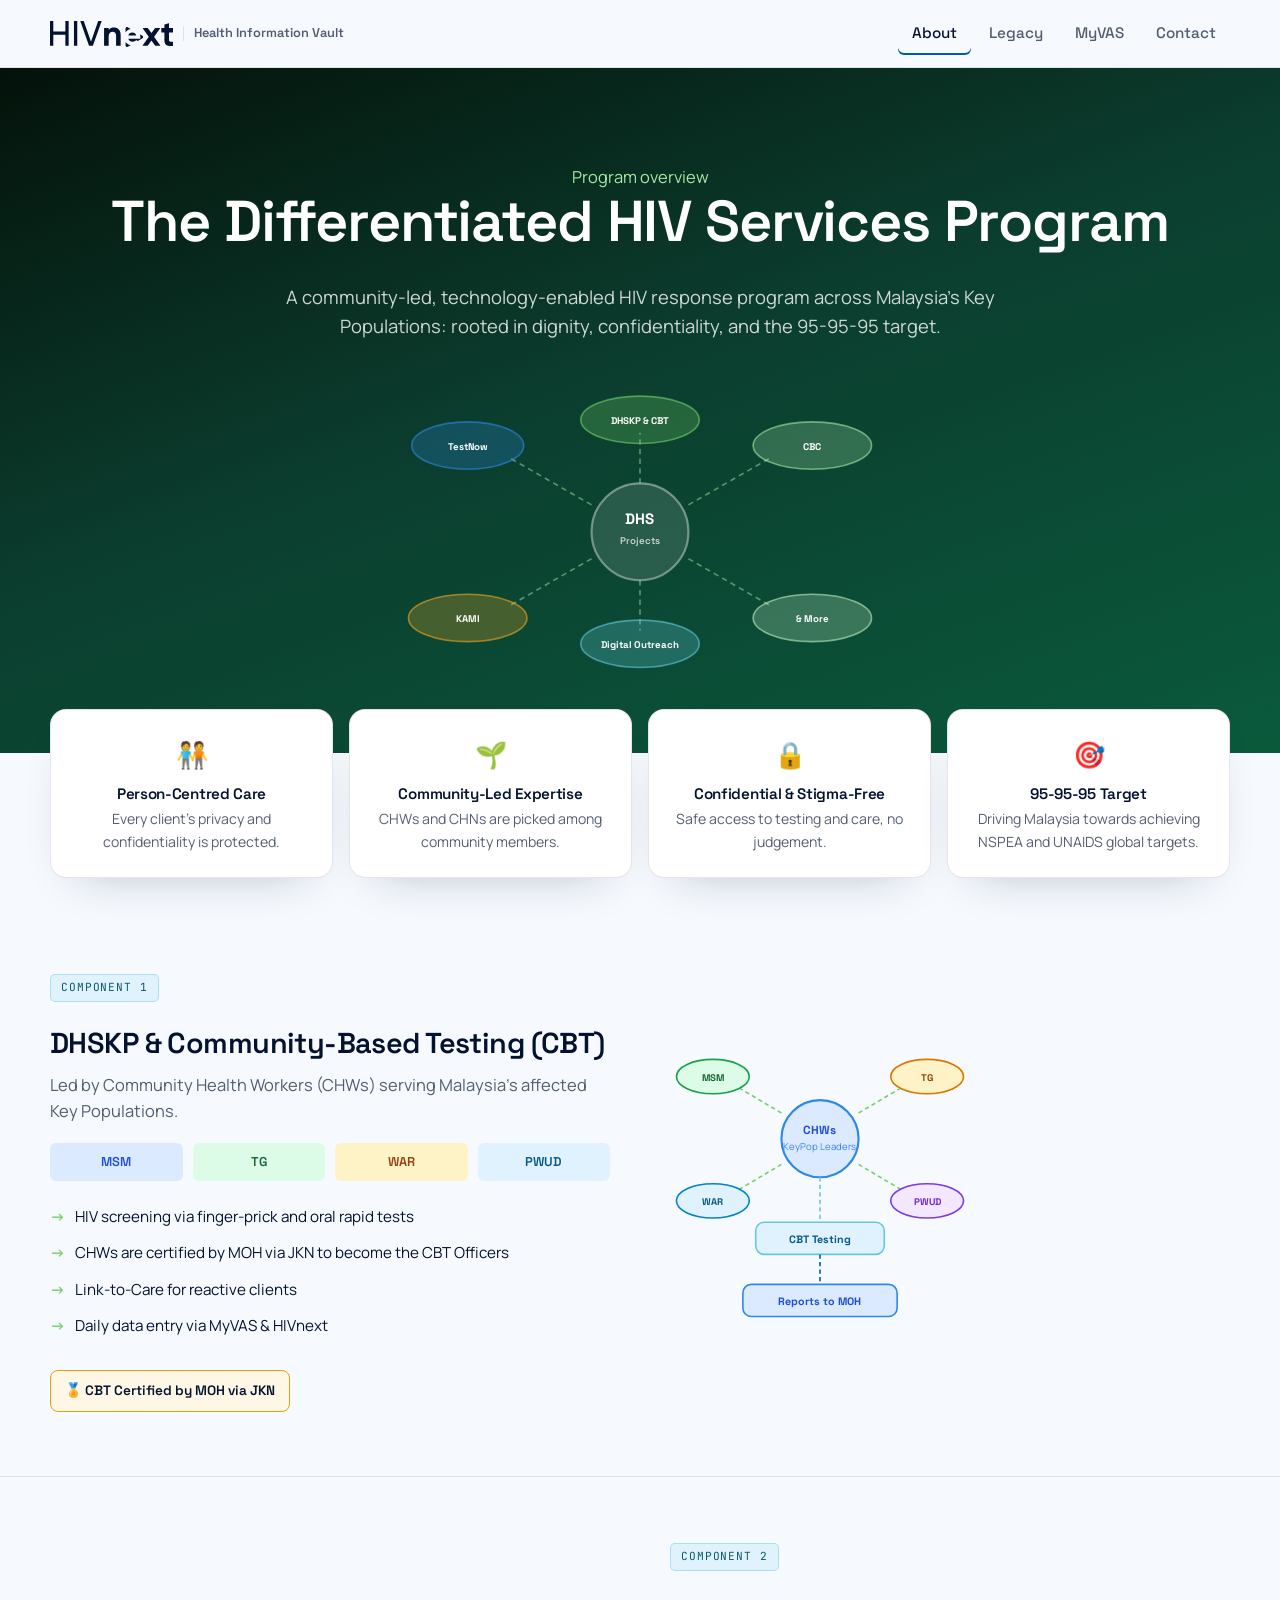
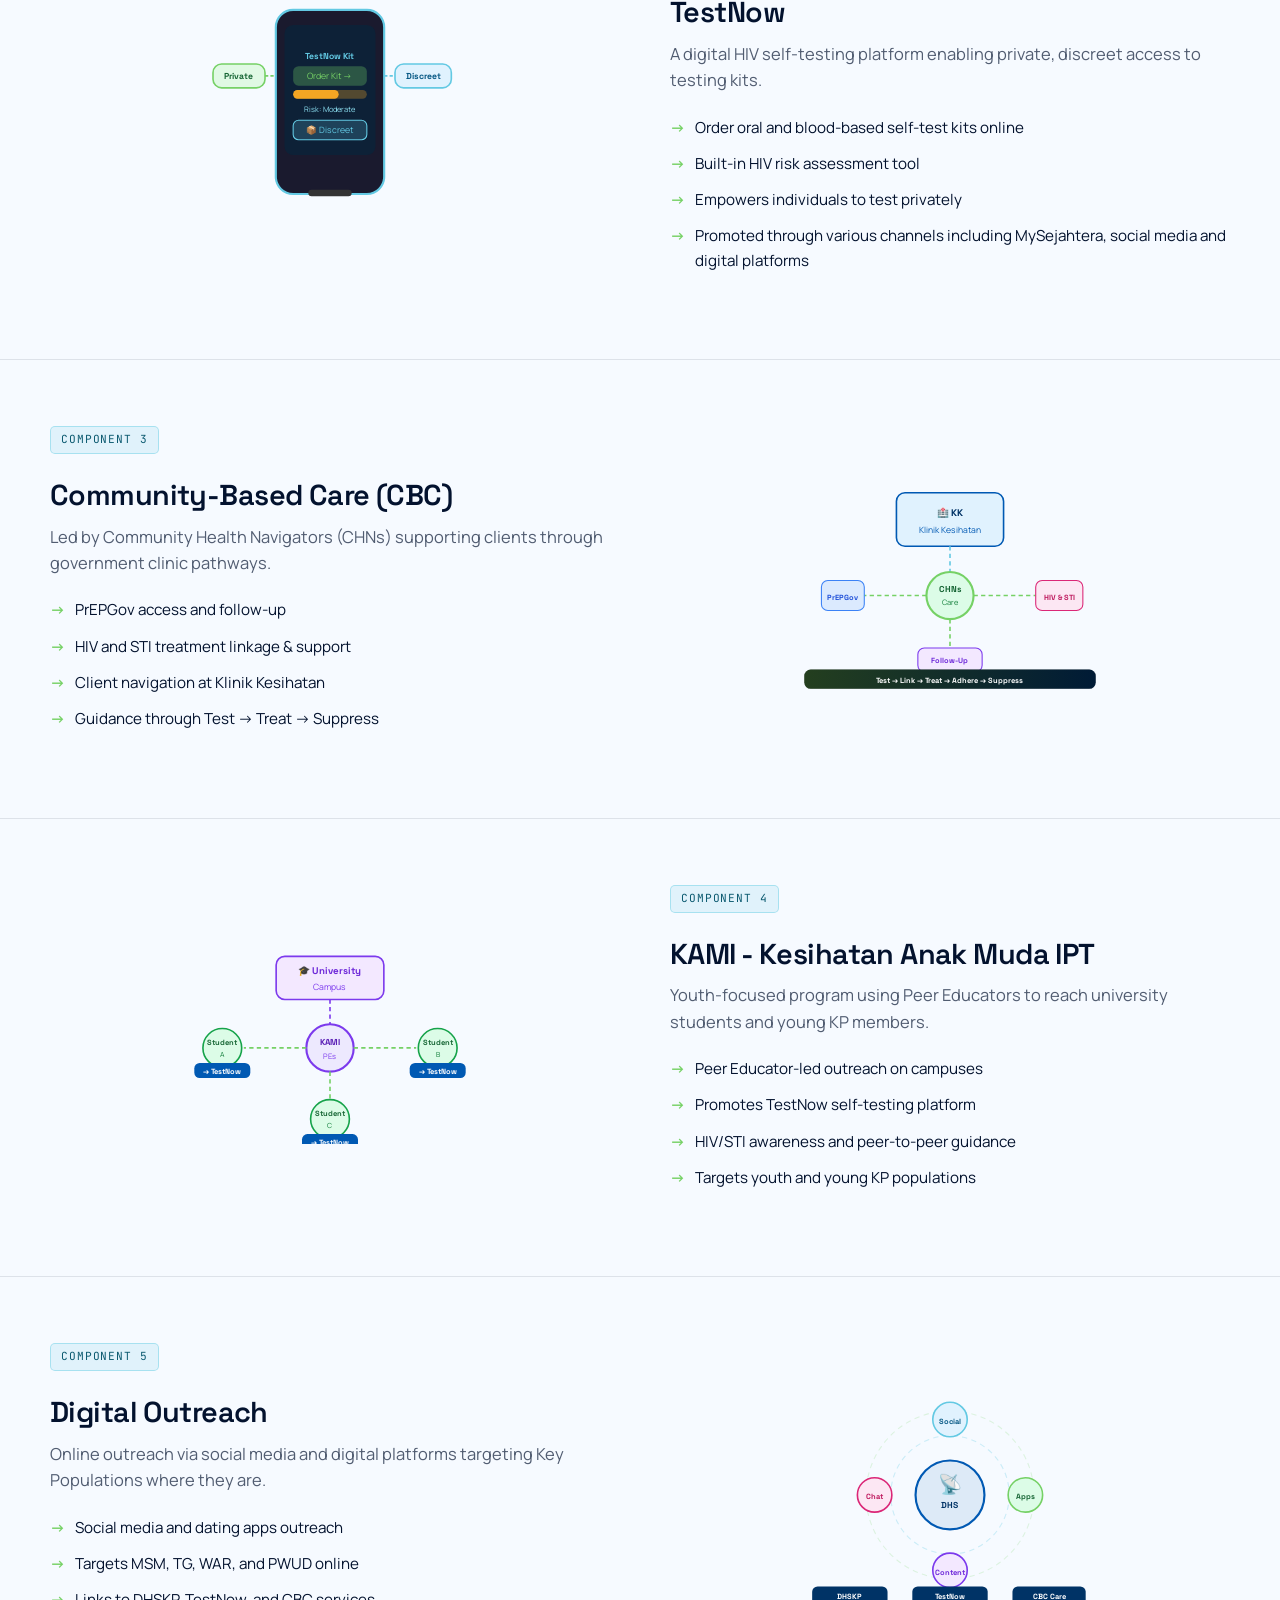
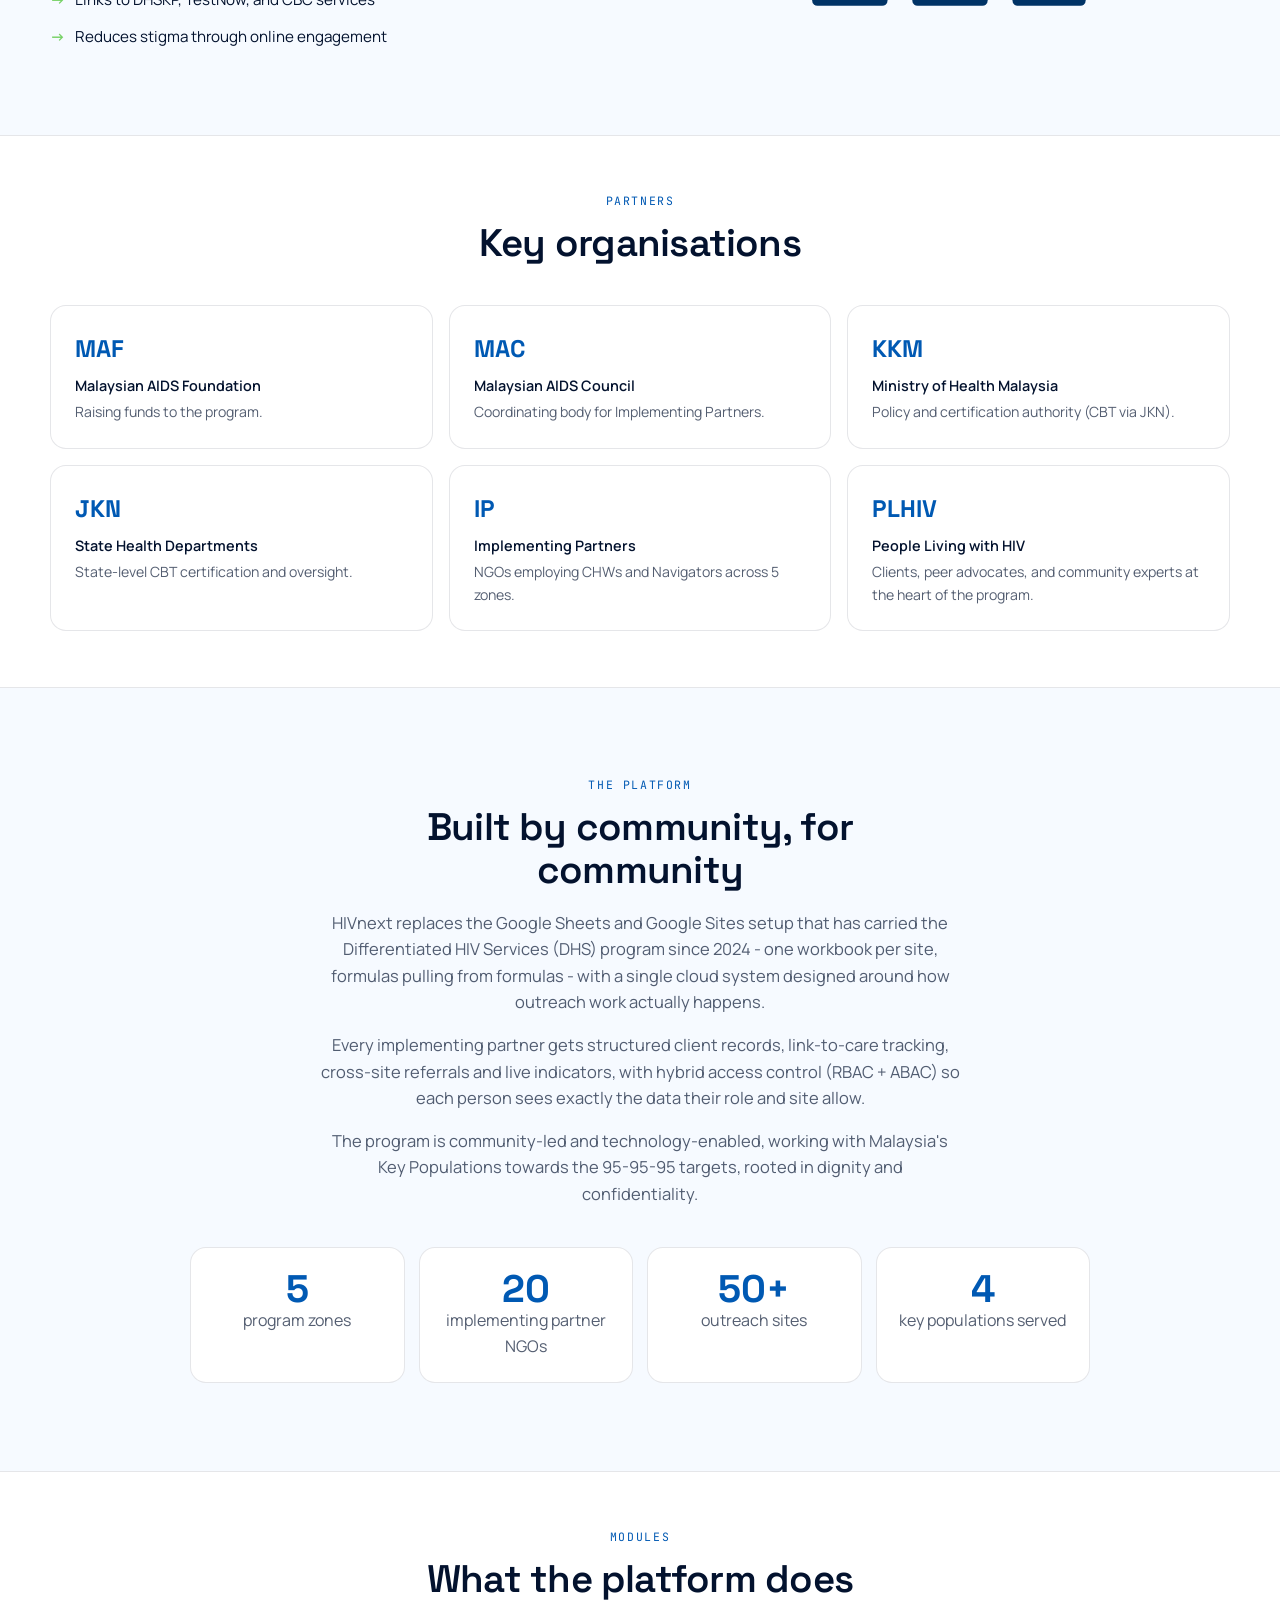
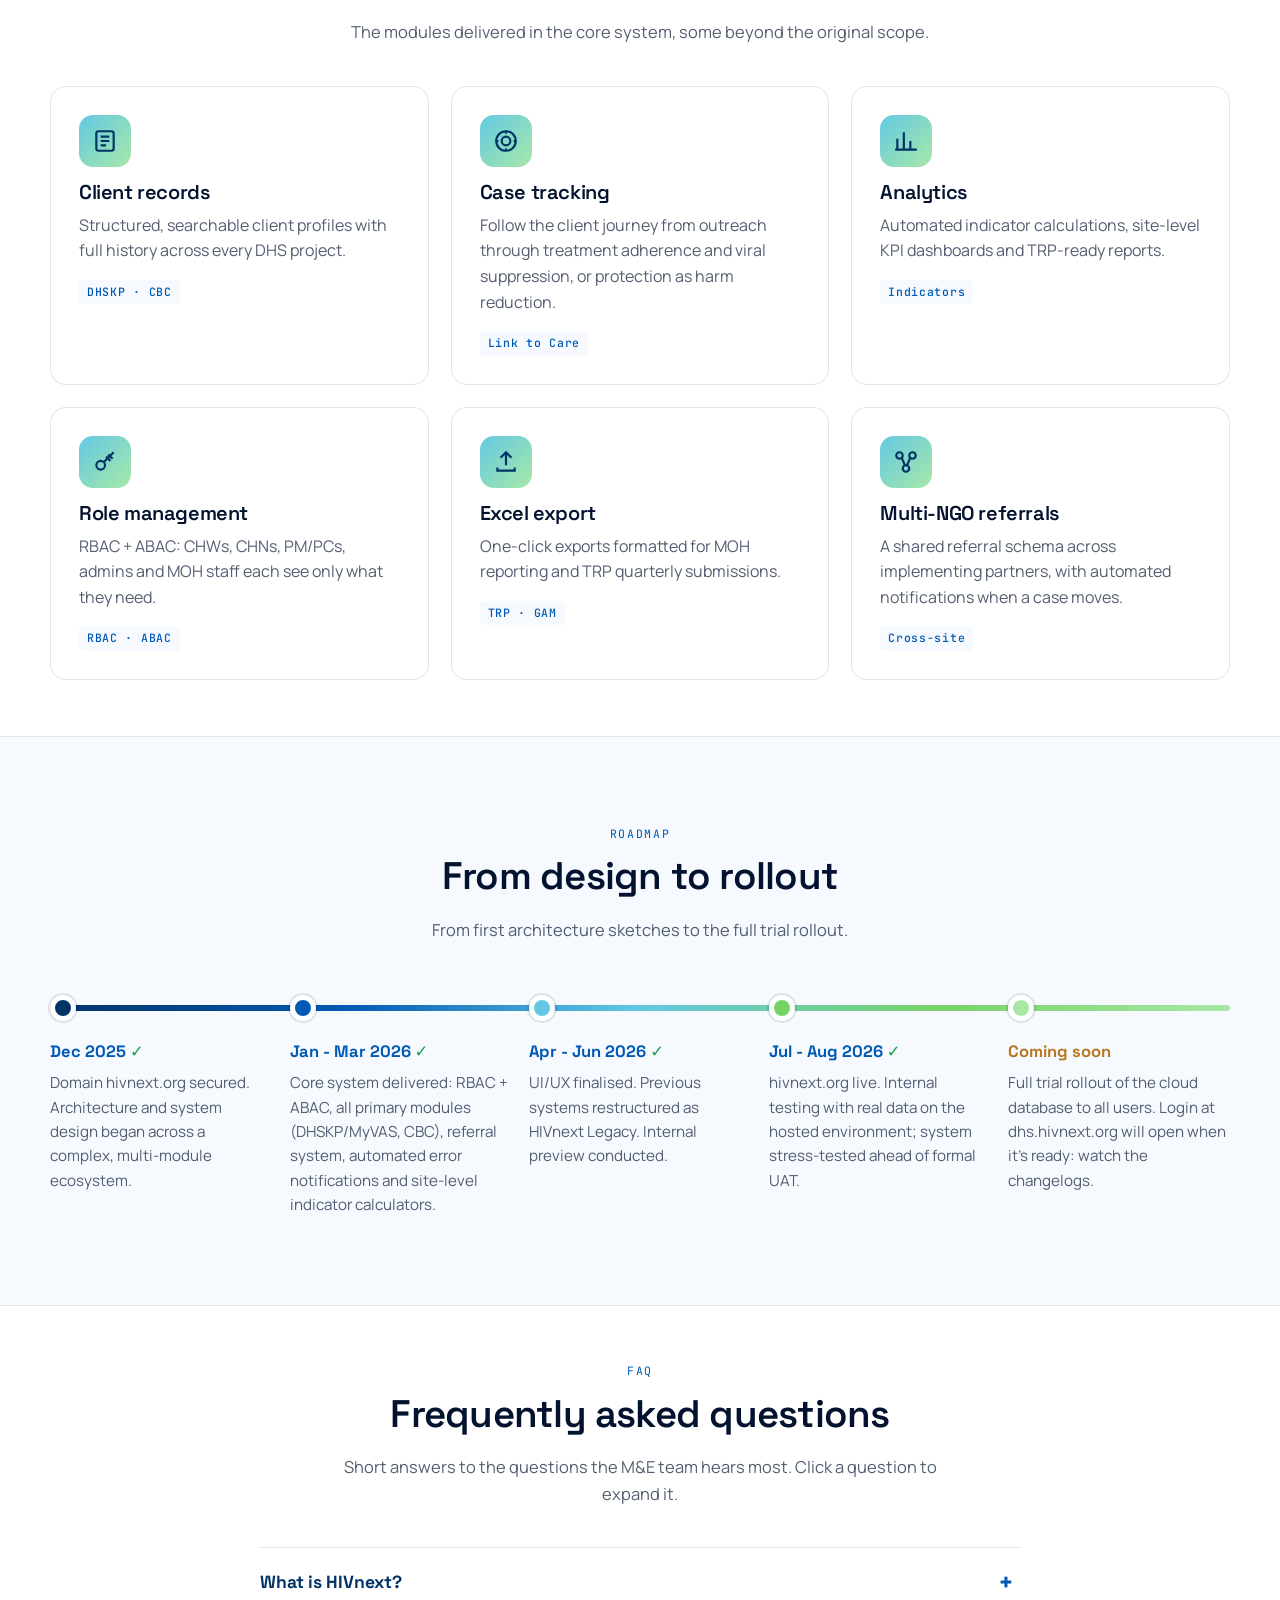
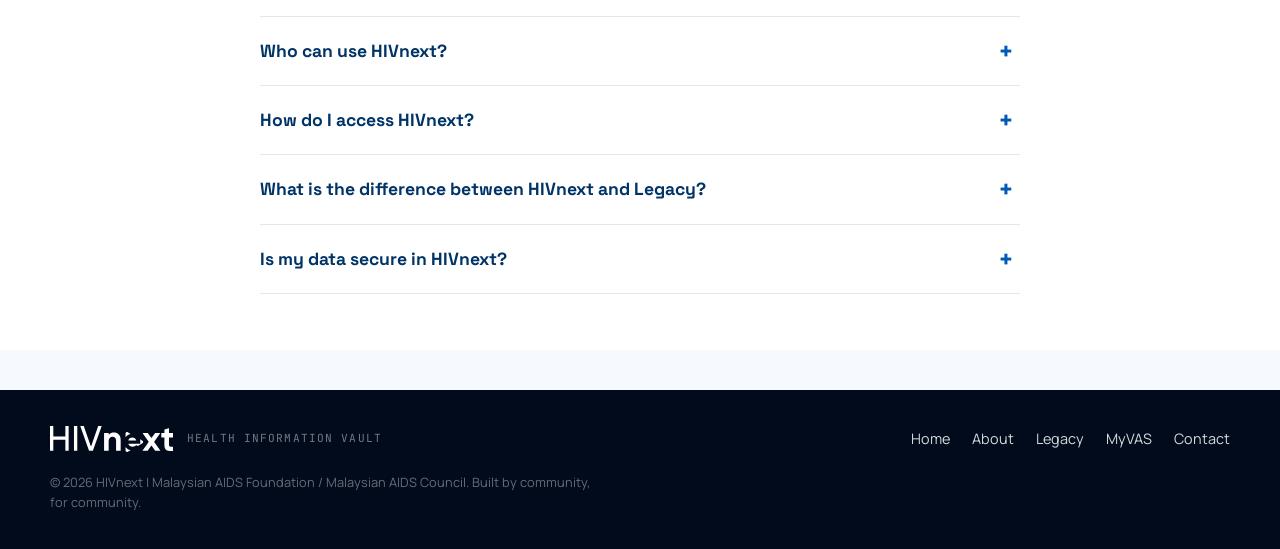
==== commit 0c972a03: "Remove em dashes" ====
--- a/about/index.html
+++ b/about/index.html
@@ -2,8 +2,17 @@
 <html lang="en">
 <head>
 <meta charset="utf-8">
+  <!-- Google tag (gtag.js) -->
+<script async src="https://www.googletagmanager.com/gtag/js?id=G-WN6DGTR9DK"></script>
+<script>
+  window.dataLayer = window.dataLayer || [];
+  function gtag(){dataLayer.push(arguments);}
+  gtag('js', new Date());
+
+  gtag('config', 'G-WN6DGTR9DK');
+</script>
 <meta name="viewport" content="width=device-width,initial-scale=1">
-<title>About HIVnext — the Differentiated HIV Services Program</title>
+<title>About HIVnext | The Differentiated HIV Services Program</title>
 <meta name="description" content="The DHS program, its five components and partners, the HIVnext platform modules, the roadmap and FAQ.">
 <meta name="theme-color" content="#020B1C">
 <link rel="icon" href="/assets/logos/hivnext-emblem.svg" type="image/svg+xml">
@@ -30,7 +39,7 @@
   <div class="wrap">
     <span class="kicker">Program overview</span>
     <h1>The Differentiated HIV Services Program</h1>
-    <p class="lede">A community-led, technology-enabled HIV response program across Malaysia's Key Populations — rooted in dignity, confidentiality, and the 95-95-95 target.</p>
+    <p class="lede">A community-led, technology-enabled HIV response program across Malaysia's Key Populations: rooted in dignity, confidentiality, and the 95-95-95 target.</p>
     <div class="dhs-svg-wrap">
       <svg viewBox="0 0 520 280" xmlns="http://www.w3.org/2000/svg">
         <circle cx="260" cy="140" r="45" fill="rgba(255,255,255,.12)" stroke="rgba(255,255,255,.4)" stroke-width="2"/>
@@ -190,7 +199,7 @@
 <section class="component-section"><div class="wrap"><div class="comp-grid reverse">
       <div>
         <span class="tag-badge">Component 4</span>
-        <h2 style="font-family:'Space Grotesk',sans-serif;font-size:1.8rem;color:var(--ink);margin:12px 0">KAMI — Kesihatan Anak Muda IPT</h2>
+        <h2 style="font-family:'Space Grotesk',sans-serif;font-size:1.8rem;color:var(--ink);margin:12px 0">KAMI - Kesihatan Anak Muda IPT</h2>
         <p style="color:var(--ink-2);margin-bottom:16px">Youth-focused program using Peer Educators to reach university students and young KP members.</p>
         <ul class="bullet-list">
           <li>Peer Educator-led outreach on campuses</li>
@@ -288,7 +297,7 @@
   <div class="wrap" style="text-align:center">
     <div class="section-head">
       <span class="eyebrow">The platform</span><h2>Built by community, for community</h2>
-      <p>HIVnext replaces the Google Sheets and Google Sites setup that has carried the Differentiated HIV Services (DHS) program since 2024 — one workbook per site, formulas pulling from formulas — with a single cloud system designed around how outreach work actually happens.</p>
+      <p>HIVnext replaces the Google Sheets and Google Sites setup that has carried the Differentiated HIV Services (DHS) program since 2024 - one workbook per site, formulas pulling from formulas - with a single cloud system designed around how outreach work actually happens.</p>
       <p>Every implementing partner gets structured client records, link-to-care tracking, cross-site referrals and live indicators, with hybrid access control (RBAC + ABAC) so each person sees exactly the data their role and site allow.</p>
       <p style="margin:0 auto">The program is community-led and technology-enabled, working with Malaysia's Key Populations towards the 95-95-95 targets, rooted in dignity and confidentiality.</p>
     </div>
@@ -320,10 +329,10 @@
     <div class="section-head"><span class="eyebrow">Roadmap</span><h2>From design to rollout</h2><p>From first architecture sketches to the full trial rollout.</p></div>
     <div class="roadmap">
       <div class="rm rm__done"><span class="rm__dot"></span><div class="rm__when">Dec 2025</div><p>Domain hivnext.org secured. Architecture and system design began across a complex, multi-module ecosystem.</p></div>
-      <div class="rm rm__done"><span class="rm__dot"></span><div class="rm__when">Jan – Mar 2026</div><p>Core system delivered: RBAC + ABAC, all primary modules (DHSKP/MyVAS, CBC), referral system, automated error notifications and site-level indicator calculators.</p></div>
-      <div class="rm rm__done"><span class="rm__dot"></span><div class="rm__when">Apr – Jun 2026</div><p>UI/UX finalised. Previous systems restructured as HIVnext Legacy. Internal preview conducted.</p></div>
-      <div class="rm rm__done"><span class="rm__dot"></span><div class="rm__when">Jul – Aug 2026</div><p>hivnext.org live. Internal testing with real data on the hosted environment; system stress-tested ahead of formal UAT.</p></div>
-      <div class="rm rm--soon"><span class="rm__dot"></span><div class="rm__when">Coming soon</div><p>Full trial rollout of the cloud database to all users. Login at dhs.hivnext.org will open when it's ready — watch the changelogs.</p></div>
+      <div class="rm rm__done"><span class="rm__dot"></span><div class="rm__when">Jan - Mar 2026</div><p>Core system delivered: RBAC + ABAC, all primary modules (DHSKP/MyVAS, CBC), referral system, automated error notifications and site-level indicator calculators.</p></div>
+      <div class="rm rm__done"><span class="rm__dot"></span><div class="rm__when">Apr - Jun 2026</div><p>UI/UX finalised. Previous systems restructured as HIVnext Legacy. Internal preview conducted.</p></div>
+      <div class="rm rm__done"><span class="rm__dot"></span><div class="rm__when">Jul - Aug 2026</div><p>hivnext.org live. Internal testing with real data on the hosted environment; system stress-tested ahead of formal UAT.</p></div>
+      <div class="rm rm--soon"><span class="rm__dot"></span><div class="rm__when">Coming soon</div><p>Full trial rollout of the cloud database to all users. Login at dhs.hivnext.org will open when it's ready: watch the changelogs.</p></div>
     </div>
   </div>
 </section>
--- a/assets/css/style.css
+++ b/assets/css/style.css
@@ -1,5 +1,5 @@
 /* =====================================================================
-   HIVnext — shared styles
+   HIVnext | shared styles
    Palette (brand):  Mint #A7E8A7 · Data Green #76D166 · Sky #63C9E3
                      Just Blue #0059B3 · Royal #003366
    ===================================================================== */
@@ -406,7 +406,7 @@
 }
 .section,.wrap{min-width:0}
 /* legacy hero buttons centred */
-.page-hero .wrap>p{justify-content:center;display:flex;flex-wrap:wrap;gap:10px}
+.page-hero .wrap>p{justify-content:center;display:flex;flex-wrap:wrap;gap:10px;max-width:none;margin-left:auto;margin-right:auto}
 /* MyVAS: logo centred in its route */
 .route--login .route__in{justify-content:flex-end}
 .route__logo{position:absolute;top:50%;left:50%;transform:translate(-50%,-70%);height:48px;margin:0}
@@ -414,3 +414,33 @@
 @media (max-width:860px){.route__logo{position:static;transform:none!important;height:30px;margin:0 0 10px}}
 /* carousel: show the full page, no cropping */
 .carousel__track img{aspect-ratio:16/9;object-fit:contain;image-rendering:auto}
+.hero-actions{display:flex!important;flex-wrap:wrap;justify-content:center!important;gap:10px;max-width:none!important;margin:28px auto 0!important}
+
+/* ---------- mobile overflow fixes ---------- */
+html,body{overflow-x:hidden;overflow-x:clip;max-width:100%}  /* last line of defence: nothing can widen the page (hidden = fallback for older engines) */
+.chips{position:relative}
+.chips input{position:absolute;width:1px;height:1px;left:0;top:0;margin:0;opacity:0;pointer-events:none} /* hidden radios were 100% wide */
+dialog{max-width:min(520px,calc(100vw - 32px));box-sizing:border-box}
+.dlg{position:relative}
+.gate__row{flex-wrap:wrap}
+.gate__row input{min-width:180px}
+@media (max-width:700px){
+  .grid[style*="repeat(4"]{grid-template-columns:1fr 1fr!important}   /* About stats */
+  .kp-pills{grid-template-columns:1fr 1fr}
+  .roadmap{margin-left:0}
+  .cols-table{display:block;overflow-x:auto}
+  .step ol,.step ul{padding-left:18px}
+  .fold > summary{gap:14px}
+  .section{padding:64px 0}
+  .contact-boxes{gap:12px}
+  .bug__card{padding:22px}
+  .comp-grid svg{max-width:420px;margin:0 auto}
+}
+@media (max-width:480px){
+  .grid[style*="repeat(4"]{grid-template-columns:1fr 1fr!important}
+  .intro-cards{margin-top:-24px}
+  h1{font-size:2rem}
+  .page-hero,.about-hero{padding:64px 0 52px}
+}
+@media (max-width:700px){.ngo{flex:1 1 calc(50% - 7px);min-width:0}}
+@media (max-width:440px){.ngo{flex:1 1 100%}.ngo__actions a{padding:11px 6px}}
